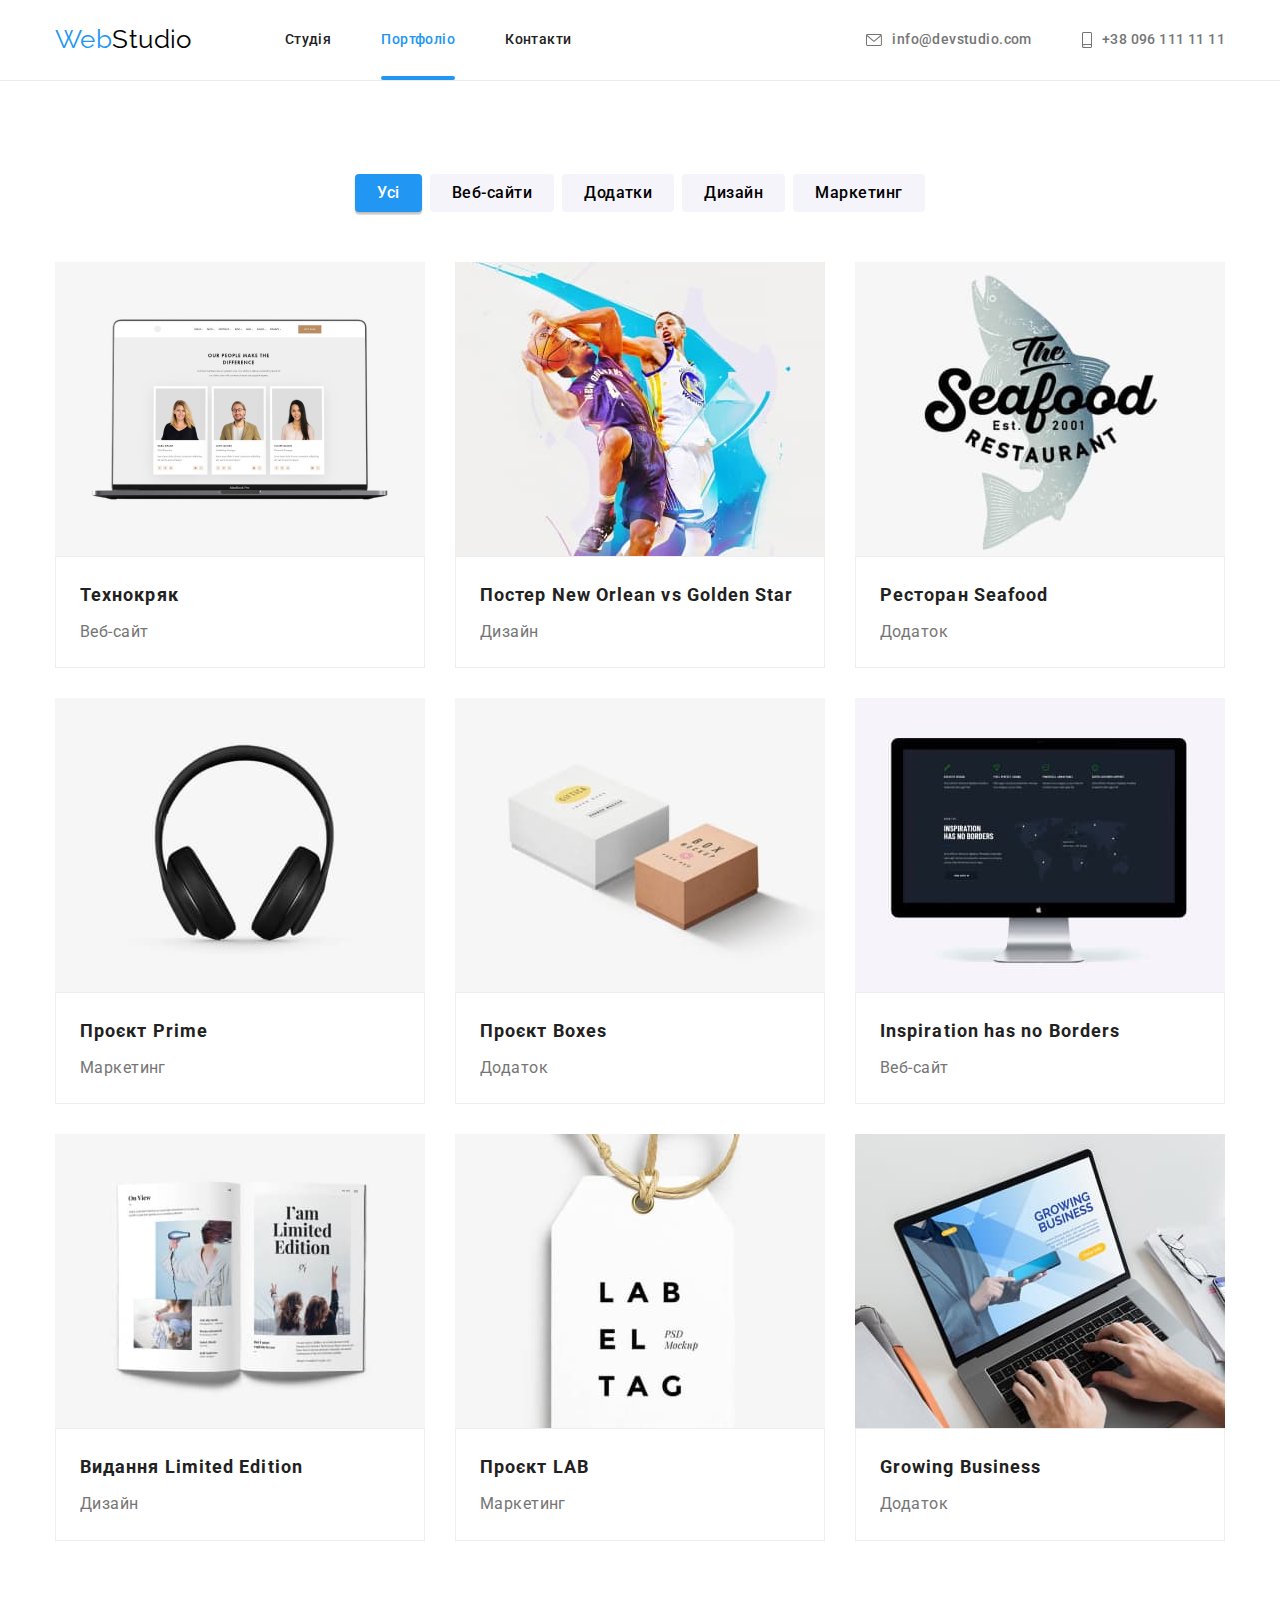
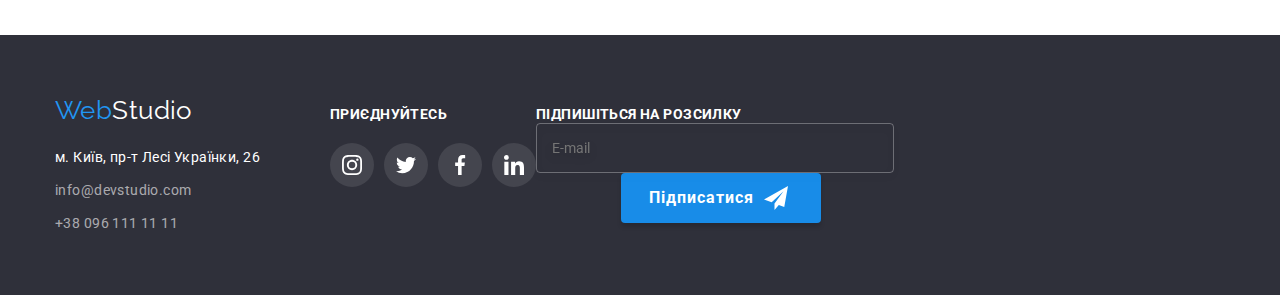
==== portfolio.html @ 6826aae6 "added hw 6 files" ====
<!DOCTYPE html>
<html lang="en">
  <head>
    <meta charset="UTF-8">
    <meta http-equiv="X-UA-Compatible" content="IE=edge">
    <meta name="viewport" content="width=/, initial-scale=1.0">
    <title>Portfolio</title>
    <link href="https://fonts.googleapis.com/css2?family=Raleway:wght@700&family=Roboto:wght@400;500;700;900&display=swap" rel="stylesheet">
    <link rel="stylesheet" href="https://cdnjs.cloudflare.com/ajax/libs/modern-normalize/1.1.0/modern-normalize.min.css">
    <link rel="stylesheet" href="./css/styles.css">
  </head>

  <body>
    <!-- header -->
    <header class="page-header">
      <div class="container main-nav">
        <a href="./index.html" class="logo"><span class="logo-web">Web</span>Studio</a>
        <nav>
          <ul class="site-nav list">
            <li class="item"><a href="./index.html" class="link">Студія</a></li>
            <li class="item"><a href="./portfolio.html" class="link current">Портфоліо</a></li>
            <li class="item"><a href="./index.html" class="link">Контакти</a></li>
          </ul>
        </nav>
        <ul class="auth list">
          <li class="item">
            <a class="contact-link" href="mailto:info@devstudio.com"><svg class="icon" width="16px" height="12px">
                <use href="./images/icons.svg#mail"></use>
              </svg>info@devstudio.com</a>
          </li>
    
          <li class="item"><a class="contact-link" href="tel:+380961111111"><svg class="icon" width="10px" height="16px">
                <use href="./images/icons.svg#phone"></use>
              </svg>+38 096 111 11 11</a></li>
        </ul>
      </div>
    </header>

    <!-- Main -->

    <main>
      <section class="section projects-section">
        <div class="projects-main container">
          <h1 class="visually-hidden">Наші роботи</h1>

          <!-- filter buttons -->

          <ul class="list filter-list">
            <li class="item"><button type="button" class="btn-filter current">Усі</button></li>
            <li class="item"><button type="button" class="btn-filter">Веб-сайти</button></li>
            <li class="item"><button type="button" class="btn-filter">Додатки</button></li>
            <li class="item"><button type="button" class="btn-filter">Дизайн</button></li>
            <li class="item"><button type="button" class="btn-filter">Маркетинг</button></li>
          </ul>

          <!-- images galery -->

          <ul class="galery list">
            <li class="galery-item">
              <a href="" class="link galery-link">
                <div class="project-card">
                  <img src="./images/technoriak.jpg" alt="laptop-on-white-background" width="370" height="294" class="project-picture">
                  <div class="project-overlay">
                    <p class="project-overlay-txt">
                      Ресурс пропонує комплексні пропозиції з різним рівнем функціоналу та сервісів. Все це
                      дозволить відвідувачу отримати вичерпні відомості про компанію чи приватну особу.
                    </p>
                  </div>
                </div>
                <div class="project-descr">
                  <h2 class="project-title">Технокряк</h2>
                  <p class="project-name">Веб-сайт</p>
                </div>
              </a>
            </li>
            <li class="galery-item">
              <a href="" class="link galery-link">
                <div class="project-card">
                  <img src="./images/new-orleans.jpg" alt="poster-basketball-players" width="370" height="294" class="project-picture">
                  <div class="project-overlay">
                    <p class="project-overlay-txt">
                      Ресурс пропонує комплексні пропозиції з різним рівнем функціоналу та сервісів. Все це
                      дозволить відвідувачу отримати вичерпні відомості про компанію чи приватну особу.
                    </p>
                  </div>
                </div>
                <div class="project-descr">
                  <h2 class="project-title">Постер New Orlean vs Golden Star</h2>
                  <p class="project-name">Дизайн</p>
                </div>
              </a>
            </li>
            <li class="galery-item">
              <a href="" class="link galery-link">
                <div class="project-card">
                  <img src="./images/seafood.jpg" alt="restaurant-logo" width="370" height="294" class="project-picture">
                  <div class="project-overlay">
                    <p class="project-overlay-txt">
                      Ресурс пропонує комплексні пропозиції з різним рівнем функціоналу та сервісів. Все це
                      дозволить відвідувачу отримати вичерпні відомості про компанію чи приватну особу.
                    </p>
                  </div>
                </div>
                <div class="project-descr">
                  <h2 class="project-title">Ресторан Seafood</h2>
                  <p class="project-name">Додаток</p>
                </div>
              </a>
            </li>
            <li class="galery-item">
              <a href="" class="link galery-link">
                <div class="project-card">
                  <img src="./images/prime.jpg" alt="headphones" width="370" height="294" class="project-picture">
                  <div class="project-overlay">
                    <p class="project-overlay-txt">
                      Ресурс пропонує комплексні пропозиції з різним рівнем функціоналу та сервісів. Все це
                      дозволить відвідувачу отримати вичерпні відомості про компанію чи приватну особу.
                    </p>
                  </div>
                </div>
                <div class="project-descr">
                  <h2 class="project-title">Проєкт Prime</h2>
                  <p class="project-name">Маркетинг</p>
                </div>
              </a>
            </li>
            <li class="galery-item">
              <a href="" class="link galery-link">
                <div class="project-card">
                  <img src="./images/box.jpg" alt="two-boxes-white-and-yellow" width="370" height="294" class="project-picture">
                  <div class="project-overlay">
                    <p class="project-overlay-txt">
                      Ресурс пропонує комплексні пропозиції з різним рівнем функціоналу та сервісів. Все це
                      дозволить відвідувачу отримати вичерпні відомості про компанію чи приватну особу.
                    </p>
                  </div>
                </div>
                <div class="project-descr">
                  <h2 class="project-title">Проєкт Boxes</h2>
                  <p class="project-name">Додаток</p>
                </div>
              </a>
            </li>
            <li class="galery-item">
              <a href="" class="link galery-link">
                <div class="project-card">
                  <img src="./images/inspiration.jpg" alt="iMac" width="370" height="294" class="project-picture">
                  <div class="project-overlay">
                    <p class="project-overlay-txt">
                      Ресурс пропонує комплексні пропозиції з різним рівнем функціоналу та сервісів. Все це
                      дозволить відвідувачу отримати вичерпні відомості про компанію чи приватну особу.
                    </p>
                  </div>
                </div>
                <div class="project-descr">
                  <h2 class="project-title">Inspiration has no Borders</h2>
                  <p class="project-name">Веб-сайт</p>
                </div>
              </a>
            </li>
            <li class="galery-item">
              <a href="" class="link galery-link">
                <div class="project-card">
                  <img src="./images/limited-edition.jpg" alt="magazine" width="370" height="294" class="project-picture">
                  <div class="project-overlay">
                    <p class="project-overlay-txt">
                      Ресурс пропонує комплексні пропозиції з різним рівнем функціоналу та сервісів. Все це
                      дозволить відвідувачу отримати вичерпні відомості про компанію чи приватну особу.
                    </p>
                  </div>
                </div>
                <div class="project-descr">
                  <h2 class="project-title">Видання Limited Edition</h2>
                  <p class="project-name">Дизайн</p>
                </div>
              </a>
            </li>
            <li class="galery-item">
              <a href="" class="link galery-link">
                <div class="project-card">
                  <img src="./images/labeltag.jpg" alt="label-with-the-inscription" width="370" height="294" class="project-picture">
                  <div class="project-overlay">
                    <p class="project-overlay-txt">
                      Ресурс пропонує комплексні пропозиції з різним рівнем функціоналу та сервісів. Все це
                      дозволить відвідувачу отримати вичерпні відомості про компанію чи приватну особу.
                    </p>
                  </div>
                </div>
                <div class="project-descr">
                  <h2 class="project-title">Проєкт LAB</h2>
                  <p class="project-name">Маркетинг</p>
                </div>
              </a>
            </li>
            <li class="galery-item">
              <a href="" class="link galery-link">
                <div class="project-card">
                  <img src="./images/growing-business.jpg" alt="a-man-working-laptop-with" width="370" height="294"
                    class="project-picture">
                  <div class="project-overlay">
                    <p class="project-overlay-txt">
                      Ресурс пропонує комплексні пропозиції з різним рівнем функціоналу та сервісів. Все це
                      дозволить відвідувачу отримати вичерпні відомості про компанію чи приватну особу.
                    </p>
                  </div>
                </div>
                <div class="project-descr">
                  <h2 class="project-title">Growing Business</h2>
                  <p class="project-name">Додаток</p>
                </div>
              </a>
            </li>
          </ul>
        </div>
      </section>
    </main>

    <!-- footer -->

    <footer class="footer">
      <div class="container ftr-cont">
        <div class="footer-address">
          <a href="./index.html" class="footer-logo"><span class="footer-logo-web">Web</span>Studio</a>
          <address>
            <ul class="contact-list list">
              <li><a href="https://goo.gl/maps/o2TQQZk8zwePnfFG6" rel="noopener nofollow noreferrer" target="_blank"
                  class="address">м. Київ,
                  пр-т Лесі Українки,
                  26</a></li>
              <li><a href="mailto:info@devstudio.com" class="contacts">info@devstudio.com</a></li>
              <li><a href="tel:+380961111111" class="contacts">+38 096 111 11 11</a></li>
            </ul>
          </address>
        </div>
        <div class="socials">
          <p class="socials-title">
            приєднуйтесь
          </p>
          <ul class="list socials-list">
            <li class="social-item">
              <a class="social-link" href="" target="_blank" rel="nofollow noopener noreferrer"
                aria-label="instagram icon"><svg class="social-icon" width="20" height="20">
                  <use href="./images/icons.svg#instagram"></use>
                </svg></a>
            </li>
            <li class="social-item">
              <a class="social-link" href="" target="_blank" rel="nofollow noopener noreferrer"
                aria-label="twitter icon"><svg class="social-icon" width="20" height="20">
                  <use href="./images/icons.svg#twitter"></use>
                </svg></a>
            </li>
            <li class="social-item">
              <a class="social-link" href="" target="_blank" rel="nofollow noopener noreferrer"
                aria-label="facebook icon"><svg class="social-icon" width="20" height="20">
                  <use href="./images/icons.svg#facebook"></use>
                </svg></a>
            </li>
            <li class="social-item">
              <a class="social-link" href="" target="_blank" rel="nofollow noopener noreferrer"
                aria-label="linkedin icon"><svg class="social-icon" width="20" height="20">
                  <use href="./images/icons.svg#linkedin"></use>
                </svg></a>
            </li>
          </ul>
        </div>
    
    
        <form>
          <p class="ftr-form-title">Підпишіться на розсилку</p>
          <div class="ftr-form">
            <input class="ftr-form-input" type="email" name="user-email" id="e-mail" placeholder="E-mail">
            <button class="ftr-form-btn" type="submit">Підписатися<svg class="subscribe-icon" width="24px" height="24px">
                <use href="./images/icons.svg#send"></use>
              </svg></button>
          </div>
        </form>
    
      </div>
    </footer>

  </body>
</html>
---- css/styles.css ----
/* main txt color #212121 */

/* double txt color #FFFFFF */

/* accent color #2196F3 */

/* logo colors #2196F3 and #000000 */

/* auth and paragraph colors #757575 */


/* global */

:root {
  --primary-text-color: #212121;
  --accent-color: #2196f3;
  --secondary-color: #ffffff;
  --primary-additional-color: #000000;
  --secondary-additional-color: #757575;
  --secondary-bg-color: #2f303a;
  --hero-button-bg-color: #188CE8;
  --filter-btn-team-section-bg-color: #F5F4FA;
  --primary-border-color: #EEEEEE;
  --header-border-color: #ECECEC;
  --social-icons-color: #AFB1B8;
}

body {
  background-color: var(--secondary-color);
  color: var(--primary-text-color);
  font-family: Roboto, sans-serif;
  font-size: 14px;
  letter-spacing: 0.03em;
}

/* index.html styles*/


/* utilities */

h1, 
h2, 
h3, 
h4, 
h5, 
h6, 
p {
  margin: 0;;
}

img {
  display: block;
  max-width: 100%;
  height: auto;
}

address {
  font-style: normal;
  margin-top: 20px;
}

button {
  display: block;
  cursor: pointer;
  border: none;
  border-radius: 4px;
}

.section {
  padding-top: 94px;
  padding-bottom: 94px;
}

.container {
  width: 1200px;
  margin: 0 auto;
  padding: 0 15px;
}

ul {
  margin-top: 0px;
  margin-bottom: 0px;
  padding-left: 0px;
}

.list {
  list-style: none;
  padding-left: 0;
  /* margin: 0; */
}

.link {
  text-decoration: none;
}

/* page header */


.page-header {
  background-color: var(--secondary-color);
  outline: solid var(--header-border-color) 1px;
  outline-style: inset;
}

/* logo */
.logo-web {
  color: var(--accent-color);

  font-family: 'Raleway';
  font-size: 26px;
  line-height: 1.2;
}

.logo {
  margin-right: 93px;

  color: var(--primary-additional-color);

  font-family: 'Raleway';
  font-size: 26px;
  line-height: 1.2;
  text-decoration: none;
}



/* navigation */

.main-nav {
  display: flex;
  align-items: center;
}

.site-nav {
  display: flex;
}


.site-nav .item + .item {
  margin-left: 50px;
}

.site-nav .link {
  position: relative;
  display: block;
  padding: 32px 0 32px 0;

  color: var(--primary-text-color);
  
  text-decoration: none;
  font-weight: 500;
  font-size: 14px;
  line-height: 1.14;

  transition-property: color;
  transition-duration: 250ms;
  transition-timing-function: cubic-bezier(0.4, 0, 0.2, 1);
}

.site-nav .link:hover,
.site-nav .link:focus {
  color: var(--accent-color);
}
.site-nav .link.current {
  color: var(--accent-color);
}

.site-nav .link.current::after {
  content: '';
  position: absolute;
  display: block;
  bottom: 0;
  width: 100%;
  height: 4px;

  border-radius: 2px;
  background-color: var(--accent-color);
}

/* auth */

.auth {
  display: flex;
  margin-left: auto;
}

.auth .item+.item {
  margin-left: 50px;
}

.icon {
  margin-right: 10px;
  fill: currentColor;
}


.contact-link {
  display: flex;
  align-items: center;
  color: var(--secondary-additional-color);

  text-decoration: none;
  font-weight: 500;
  font-size: 14px;
  line-height: 1.14;
  
  transition-property: color;
  transition-duration: 250ms;
  transition-timing-function: cubic-bezier(0.4, 0, 0.2, 1);
}

.contact-link:hover,
.contact-link:focus {
  color: var(--accent-color);
}


/* hero */

.hero {
  height: 600px;
  max-width: 1600px;
  margin-left: auto;
  margin-right: auto;
  text-align: center;
  background-color: var(--secondary-bg-color);
  background-image: linear-gradient(rgba(47, 48, 58, 0.4), rgba(47, 48, 58, 0.4)), url('../images/hero-bg-img.jpg');

  background-repeat: no-repeat;
  background-size: cover;
  background-position: center;
  padding: 200px 0;
}




.hero-title {
  width: 696px;
  margin: 0 auto;
  margin-bottom: 30px;

  color: var(--secondary-color);

  font-weight: 900;
  font-size: 44px;
  line-height: 1.4;
  letter-spacing: 0.06em;
  text-transform: uppercase;
}

/* hero button */

.hero-button {
  display: inline-block;
  min-width: 216px;
  border-radius: 4px;
  padding: 10px 32px;

  color: var(--secondary-color);
  background-color: var(--hero-button-bg-color);

  transition-property: background-color;
  transition-duration: 250ms;
  transition-timing-function: cubic-bezier(0.4, 0, 0.2, 1);

  font-family: inherit;
  font-weight: 700;
  font-size: 16px;
  line-height: 1.87;
  letter-spacing: 0.06em;

  cursor: pointer;
}
.hero-button:hover,
.hero-button:focus {
  background-color: var(--accent-color);
  border-color: transparent;
}

/* section */


.visually-hidden {
  position: absolute;
  width: 1px;
  height: 1px;
  margin: -1px;
  border: 0;
  padding: 0;

  white-space: nowrap;
  clip-path: inset(100%);
  clip: rect(0 0 0 0);
  overflow: hidden;
}

.section-title {
  margin-bottom: 50px;

  color: var(--primary-text-color);

  text-align: center;
  font-weight: 700;
  font-size: 36px;
  line-height: 1.2;
  
}

/* faeture */

.features {
  padding-bottom: 0;
}

.feature-list {
  display: flex;
  /* margin-top: 0px;
  margin-bottom: 0px; */
}

.feature-list .item + .item {
  margin-left: 30px;
}

.feature-item {
 display: flex;
 align-items: center;
 justify-content: center;
 margin-bottom: 30px;

 width: 270px;
 height: 120px;

 background-color: var(--filter-btn-team-section-bg-color);
 border-radius: 4px;
}

.feature-icon {
  fill: var(--primary-text-color);
}

.feature-list .title {
  margin-bottom: 10px;
  color: var(--primary-text-color);

  font-size: 14px;
  font-weight: 700;
  line-height: 1.14;
  text-transform: uppercase;
}

.feature-list .text {
  color: var(--secondary-additional-color);

  line-height: 1.7;
}

/* what are we doing */

.what-doing {
  display: flex;
}

.what-doing .item + .item {
  margin-left: 30px;
}

.what-doing-wrapper {
  position: relative;
}


.overlay-txt {
  display: flex;
  position: absolute;
  align-items: center;
  justify-content: center;
  bottom: 0;
  width: 370px;
  height: 70px;

  color: var(--secondary-color);
  background-color: rgba(47, 48, 58, 0.8);

  font-weight: 700;
  font-size: 14px;
  line-height: 1.14;
  text-transform: uppercase;
}


/* section-team */

.section-team {
  background-color: var(--filter-btn-team-section-bg-color);

  text-align: center;
}

.worker-descr {
  padding: 30px 0;
}

.member-list {
  display: flex;
}

.member-list .item {
  width: 270px;

  background-color: var(--secondary-color);

  border-radius: 0 0 4px 4px;

  box-shadow: 0px 1px 3px rgba(0, 0, 0, 0.12), 
  0px 1px 1px rgba(0, 0, 0, 0.14), 
  0px 2px 1px rgba(0, 0, 0, 0.2);
}

.member-list .item + .item {
  margin-left: 30px;
}

.member-name {
  margin-bottom: 10px;
  color: var(--primary-text-color);

  font-weight: 500;
  font-size: 16px;
  line-height: 1.18;
}

.member-possition {
  margin-bottom: 16px;

  color: var(--secondary-additional-color);

  font-size: 16px;
  line-height: 1.18;
}
/* members-icons */
.social-list {
  display: flex;
  justify-content: center;
  gap: 10px;
}

.social-link {
  display: flex;
  align-items: center;
  justify-content: center;

  width: 44px;
  height: 44px;
  color: var(--social-icons-color);

  border-radius: 50%;

  transition-property: color, background-color;
  transition-duration: 250ms;
  transition-timing-function: cubic-bezier(0.4, 0, 0.2, 1);
}

.social-link:hover,
.social-link:focus {
  color: var(--secondary-color);
  background-color: var(--accent-color);
}

.social-icon {
  fill: currentColor;
}

/* .social-icon:hover,
.social-icon:focus {
  fill: var(--secondary-color);
} */

/* clients */

.clients-list {
  display: flex;
  align-items: center;
  justify-content: center;
  gap: 30px;
}



.clients-link {
display: flex;
  align-items: center;
  justify-content: center;
  width: 170px;
  height: 92px;
  border: solid 1px var(--social-icons-color);
  border-radius: 4px;
  fill: var(--social-icons-color);

  transition-property: fill, border-color;
  transition-duration: 250ms;
  transition-timing-function: cubic-bezier(0.4, 0, 0.2, 1);
}

.clients-link:hover,
.clients-link:focus {
  fill: var(--accent-color);
  border-color: var(--accent-color);
}

/* footer */

.footer {
  background-color: var(--secondary-bg-color);
  padding: 60px 0;
}

.ftr-cont {
  display: flex;
  align-items: baseline;

}


.footer-logo-web {
  color: var(--accent-color);

  font-family: 'Raleway';
  font-size: 26px;
  line-height: 1.2;
}

.footer-logo {
  color: var(--secondary-color);

  text-decoration: none;
  font-family: 'Raleway';
  font-size: 26px;
  line-height: 1.2;
}


.address {
  color: var(--secondary-color);

  text-decoration: none;
  font-size: 14px;
  line-height: 1.7;

  transition-property: color;
  transition-duration: 250ms;
  transition-timing-function: cubic-bezier(0.4, 0, 0.2, 1);
}

.address:hover,
.address:focus {
  color: var(--accent-color);
}

.contact-list li + li {
  margin-top: 9px;
}


.contacts {
  color: rgba(255, 255, 255, 0.6);

  text-decoration: none;
  font-style: normal;
  font-size: 14px;
  line-height: 1.7;

  transition-property: color;
  transition-duration: 250ms;
  transition-timing-function: cubic-bezier(0.4, 0, 0.2, 1);
}
.contacts:hover,
.contacts:focus {
  color: var(--accent-color);
}

/* footer icons */

.socials {
  margin-left: 70px;
}

.socials-title {
  margin-bottom: 20px;
  font-weight: 700;
  font-size: 14px;
  line-height: 1.14;
  text-transform: uppercase;

  color: var(--secondary-color);
}

.socials-list {
  display: flex;
  justify-content: center;
    gap: 10px;
}


.socials-list .social-link {
  width: 44px;
  height: 44px;
  background-color: rgba(255, 255, 255, 0.1);
  border-radius: 50%;
}

.socials-list .social-item .social-icon {
  fill: var(--secondary-color);
}

.socials-list .social-link:hover,
.socials-list .social-link:focus {
  background-color: var(--accent-color);
}

/* footer form */

.ftr-form {
  margin-left: auto;
}

.ftr-form-title {
  font-weight: 700;
  font-size: 14px;
  line-height: 1.14;
  text-transform: uppercase;

  color: var(--secondary-color);
}

.ftr-form-field {
  display: flex;
  margin-top: 20px;
}

.ftr-form-input {
  padding: 16px 15px;
  margin-right: 12px;
  width: 358px;
  height: 50px;

  background-color: transparent;

  border: 1px solid rgba(255, 255, 255, 0.3);
  filter: drop-shadow(0px 4px 4px rgba(0, 0, 0, 0.15));
  border-radius: 4px;

  transition-property: border-color;
    transition-duration: 250ms;
    transition-timing-function: cubic-bezier(0.4, 0, 0.2, 1);
}

.ftr-form-input:hover,
.ftr-form-input:focus {
  color: var(--secondary-color);
  outline: transparent;
  border-color: var(--accent-color);
}


.ftr-form-btn {
  display: flex;
  margin-left: auto;
  margin-right: auto;
  min-width: 200px;
  border-radius: 4px;
  padding: 10px 28px;
  align-items: center;
  gap: 10px;
  
  color: var(--secondary-color);
  background-color: var(--hero-button-bg-color);
  box-shadow: 0px 4px 4px rgba(0, 0, 0, 0.15);
  
  transition-property: background-color;
  transition-duration: 250ms;
  transition-timing-function: cubic-bezier(0.4, 0, 0.2, 1);
  
  font-family: inherit;
  font-weight: 700;
  font-size: 16px;
  line-height: 1.87;
  letter-spacing: 0.06em;
  text-align: center;
  
  cursor: pointer;
}

.ftr-form-btn:hover,
.ftr-form-btn:focus {
  background-color: var(--accent-color);
  border-color: transparent;
}


/* backdrop */

.backdrop {
  position: fixed;
  top: 0;
  left: 0;

  width: 100%;
  height: 100%;

  background-color: rgba(0, 0, 0, 0.2);

  opacity: 1;
  visibility: visible;
  pointer-events: initial;

  transition: opacity 250ms cubic-bezier(0.4, 0, 0.2, 1), visibility 250ms cubic-bezier(0.4, 0, 0.2, 1);


}

.backdrop.is-hidden {
  opacity: 0;
  visibility: hidden;
  pointer-events: none;
}

.modal {
  position: absolute;
  top: 50%;
  left: 50%;
  width: 528px;
  min-height: 581px;

  border-radius: 4px;

  background-color: var(--secondary-color);
  box-shadow: 0px 1px 3px rgba(0, 0, 0, 0.12), 0px 1px 1px rgba(0, 0, 0, 0.14), 0px 2px 1px rgba(0, 0, 0, 0.2);

  z-index: 1000;

  transform: translate(-50%, -50%) scale(100%);
  transition: transform 250ms ease-in;
}

.backdrop.is-hidden .modal {
  transform: translate(-50%, -50%) scale(0%);
}

.modal-close-btn {
  position: absolute;
  top: 8px;
  right: 8px;

  display: flex;
  align-items: center;
  justify-content: center;

  padding: 0;

  width: 30px;
  height: 30px;

  border: solid rgba(0, 0, 0, 0.1) 1px;
  border-radius: 50%;

  background-color: transparent;

  cursor: pointer;
}

.close-btn {
  fill: var(--primary-additional-color);

  transition-property: fill;
  transition-duration: 250ms;
  transition-timing-function: cubic-bezier(0.4, 0, 0.2, 1);
}

.close-btn:hover,
.close-btn:focus {
  fill: var(--accent-color);
}

/* modal form */

.modal-form {
  padding: 40px;
}

.form-title {
  margin-bottom: 12px;
  display: block;
  text-align: center;

  font-weight: 700;
  font-size: 20px;
  line-height: 1.15;
  letter-spacing: 0.03em;

  color: var(--primary-text-color);
}

.form-group {
  display: flex;
  flex-direction: column;
  align-items: center;
  justify-content: center;
}

.form-field {
  position: relative;
  display: flex;
  flex-direction: column;
  width: 100%;
  margin-bottom: 10px;
}

.form-field-comment {
  display: flex;
  flex-direction: column;
  width: 100%;
  margin-bottom: 20px;
}

.input-label {
  margin-bottom: 4px;

  font-size: 12px;
  line-height: 1.16;
  letter-spacing: 0.01em;

  color: var(--secondary-additional-color);
}

.input-field {
  padding: 12px 42px;

  border: 1px solid rgba(33, 33, 33, 0.2);
  border-radius: 4px;

  transition-property: border-color;
  transition-duration: 250ms;
  transition-timing-function: cubic-bezier(0.4, 0, 0.2, 1);

  cursor: pointer;
}

.input-field:focus-visible {
  outline: transparent;
}

.input-icon {
  fill: currentColor;
  position: absolute;
  top: 50%;
  left: 12px;

  transition-property: color;
  transition-duration: 250ms;
  transition-timing-function: cubic-bezier(0.4, 0, 0.2, 1);
}

.form-field:hover > .input-field,
.form-field:focus-within > .input-field {
    border-color: var(--accent-color);
}

.form-field:hover>.input-icon,
.form-field:focus-within>.input-icon {
  color: var(--accent-color);
}

/* .input-field:hover,
.input-field:focus {
  color: var(--accent-color);
  border-color: var(--accent-color);
} */



.input-comment {
  margin-bottom: 20px;
  padding: 12px 16px;
  height: 120px;

  border: 1px solid rgba(33, 33, 33, 0.2);
  border-radius: 4px;

  transition-property: border-color;
  transition-duration: 250ms;
  transition-timing-function: cubic-bezier(0.4, 0, 0.2, 1);

  cursor: pointer;
  resize: none;
}

.input-comment:hover,
.input-comment:focus {
  border-color: var(--accent-color);
  outline: transparent;
}

.input-comment::placeholder {
  font-size: 12px;
  line-height: 1.16;
  letter-spacing: 0.01em;
  
  color: rgba(117, 117, 117, 0.5);
}

.checkbox {
  display: flex;
  flex-direction: row;
  gap: 8px;
  margin-bottom: 30px;
  align-items: center;
}

.checkbox-icon {
  appearance: none;

  width: 16px;
  height: 15px;

  border: 2px solid var(--primary-text-color);
  border-radius: 2px;

  background-image: url("data:image/svg+xml,%3Csvg xmlns='http://www.w3.org/2000/svg' width='11' height='9' viewBox='0 0 42 32'%3E%3Ctitle%3Echecked%3C/title%3E%3Cpath fill='%23fff' stroke='%23fff' stroke-linejoin='miter' stroke-linecap='butt' stroke-miterlimit='4' stroke-width='0.64' d='M6.263 15.205l-0.22-0.21-3.307 3.132 11.651 11.114 24.477-23.351-3.285-3.134-21.192 20.197-8.124-7.75z'%3E%3C/path%3E%3C/svg%3E");
  background-repeat: no-repeat;
  background-position: center;

  transition-property: background-color, border-color;
  transition-duration: 250ms;
  transition-timing-function: cubic-bezier(0.4, 0, 0.2, 1);


  cursor: pointer;
}

.checkbox-icon:checked {
  background-color: var(--accent-color);
  border-color: transparent;
}

.agreement {
  line-height: 1.71;
  color: var(--secondary-additional-color);
  user-select: none;
}

.agreement-link {
  color: var(--accent-color);
}

.submit-btn {
  display: block;
  min-width: 200px;
  border-radius: 4px;
  padding: 10px 52px;
  
  color: var(--secondary-color);
  background-color: var(--hero-button-bg-color);
  box-shadow: 0px 4px 4px rgba(0, 0, 0, 0.15);
  
  transition-property: background-color;
  transition-duration: 250ms;
  transition-timing-function: cubic-bezier(0.4, 0, 0.2, 1);
  
  font-family: inherit;
  font-weight: 700;
  font-size: 16px;
  line-height: 1.87;
  letter-spacing: 0.06em;
  
  cursor: pointer;
}

.submit-btn:hover,
.submit-btn:focus {
  background-color: var(--accent-color);
  border-color: transparent;
}


/* portfolio styles */


.filter-list {
  display: flex;
  justify-content: center;
  margin-top: 0px;
  margin-bottom: 50px;
}

.filter-list .item + .item {
  margin-left: 8px;
}

.btn-filter {
  padding: 6px 22px;

  color: var(--primary-additional-color);
  background-color: var(--filter-btn-team-section-bg-color);

  font-family: inherit;
  font-weight: 500;
  font-size: 16px;
  line-height: 1.6;
  border-radius: 4px;
  border-color: transparent;
  letter-spacing: 0.03em;
  cursor: pointer;

  transition-property: color, background-color, box-shadow;
  transition-duration: 250ms;
  transition-timing-function: cubic-bezier(0.4, 0, 0.2, 1);
}

.btn-filter.current {
  color: var(--secondary-color);
  background-color: var(--accent-color);
  border-color: transparent;
  box-shadow: 0px 3px 1px rgba(0, 0, 0, 0.1), 
  0px 1px 2px rgba(0, 0, 0, 0.08), 
  0px 2px 2px rgba(0, 0, 0, 0.12);
}

.btn-filter:hover,
.btn-filter:focus {
  color: var(--secondary-color);
  background-color: var(--accent-color);
  border-color: transparent;
  box-shadow: 0px 3px 1px rgba(0, 0, 0, 0.1), 
  0px 1px 2px rgba(0, 0, 0, 0.08), 
  0px 2px 2px rgba(0, 0, 0, 0.12);
}

/* projects */

.galery {
  display: flex;
  flex-wrap: wrap;
}


.galery-item {
  width: 370px;
  margin-right: 30px;
  margin-bottom: 30px;
}

.galery-item:nth-child(3n) {
  margin-right: 0px;
}

.galery-item:nth-last-child(-n + 3) {
  margin-bottom: 0px;
}

.galery-link {
  display: block;

  transition-property: box-shadow;
  transition-duration: 250ms;
  transition-timing-function: cubic-bezier(0.4, 0, 0.2, 1);
}

.galery-link:hover,
.galery-link:focus {
  box-shadow: 0px 1px 1px rgba(0, 0, 0, 0.12),
    0px 4px 4px rgba(0, 0, 0, 0.06),
    1px 4px 6px rgba(0, 0, 0, 0.16);
}

/* overlay */
.project-card {
  position: relative;
  overflow: hidden;
}

.project-overlay {
  display: flex;
  position: absolute;
  align-items: center;
  justify-content: center;
  left: 0;
  top: 0;
  width: 100%;
  height: 294px;

  background-color: rgba(33, 150, 243, 0.9);

  transform: translateY(101%);

  transition: transform 250ms;
}

.galery-link:hover .project-overlay,
.galery-link:focus .project-overlay {
  transform: translateY(0);
}

.project-overlay-txt {
  padding: 63px 24px;
  text-align: left;
  font-weight: 400;
  font-size: 18px;
  line-height: 1.55;

  color: var(--secondary-color);
}

.project-picture {
  display: block;
}


.project-title {
  color: var(--primary-text-color);
  
  margin-bottom: 4px;
  font-weight: 700;
  font-size: 18px;
  line-height: 2;
  letter-spacing: 0.06em;
}

.project-name {
  color: var(--secondary-additional-color);

  font-size: 16px;
  line-height: 1.9;
}

.project-descr {
  padding: 20px 24px;

  border: solid var(--primary-border-color) 1px;
}
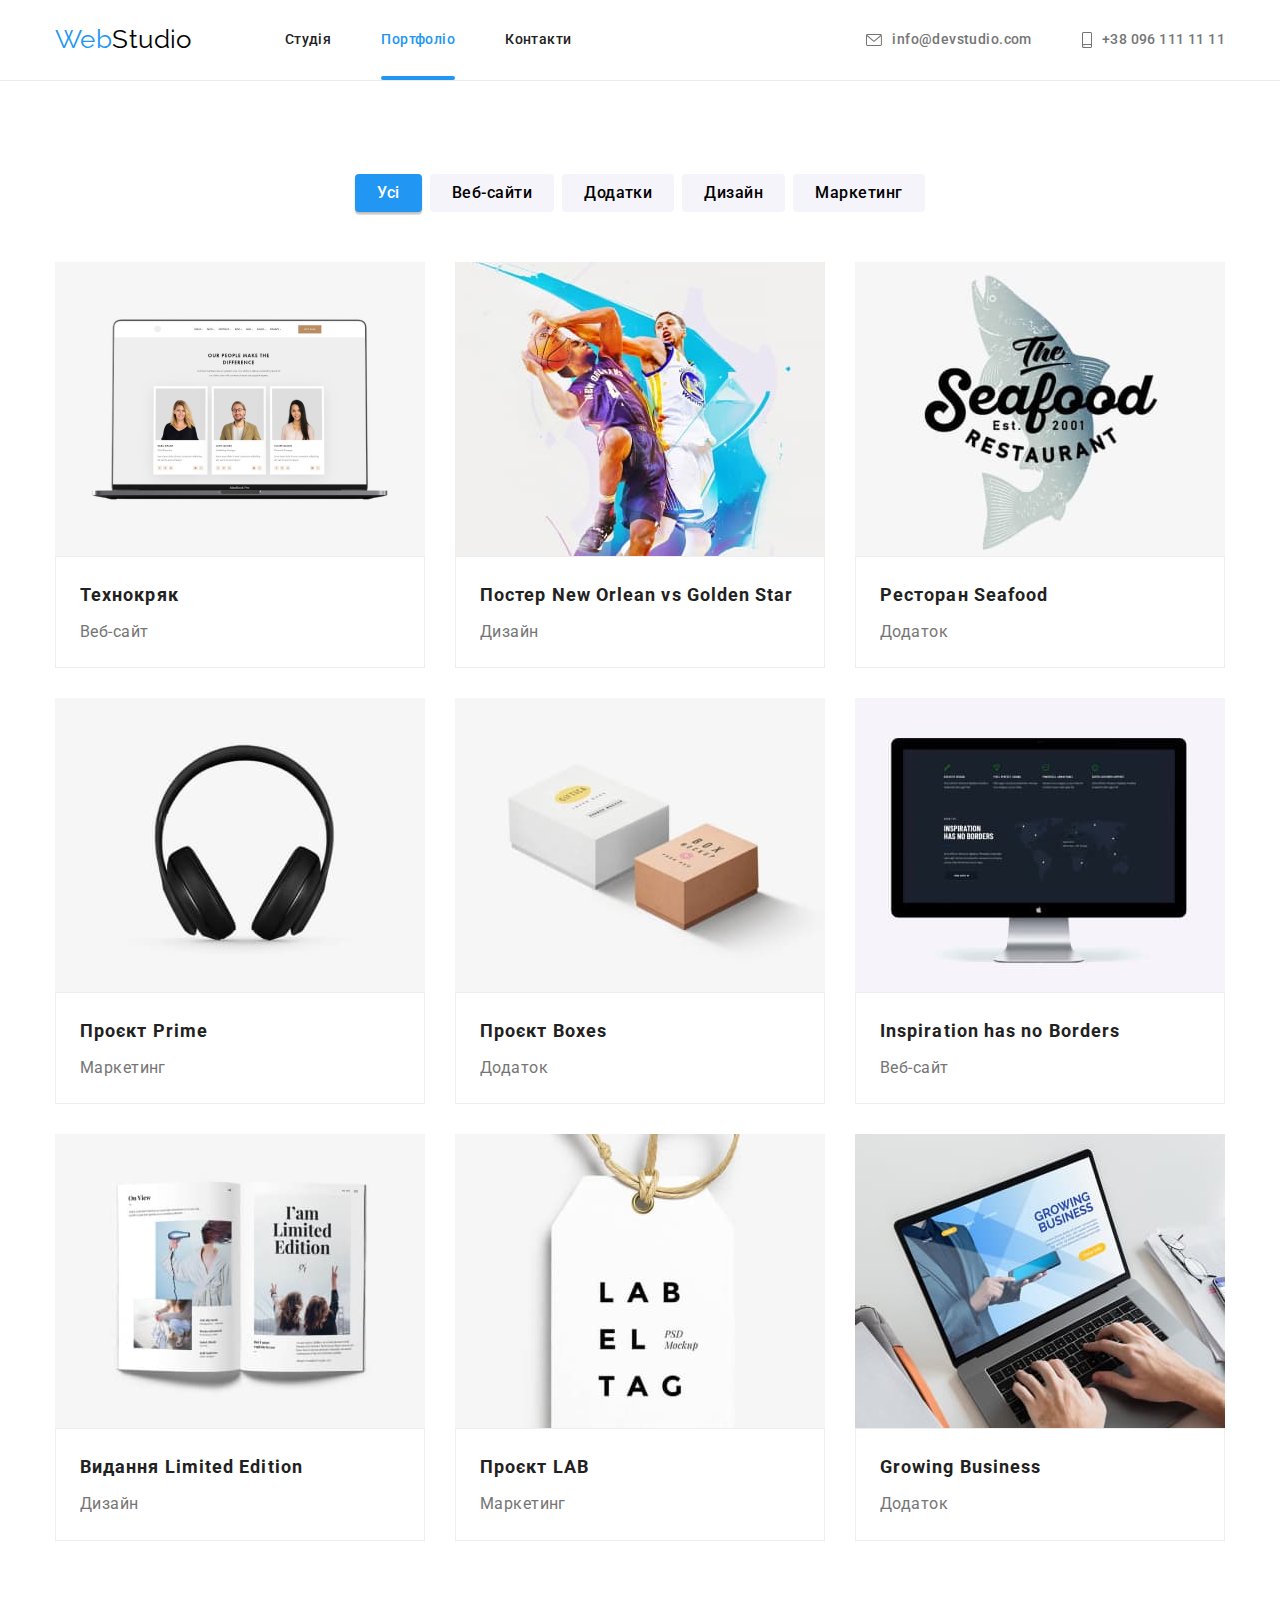
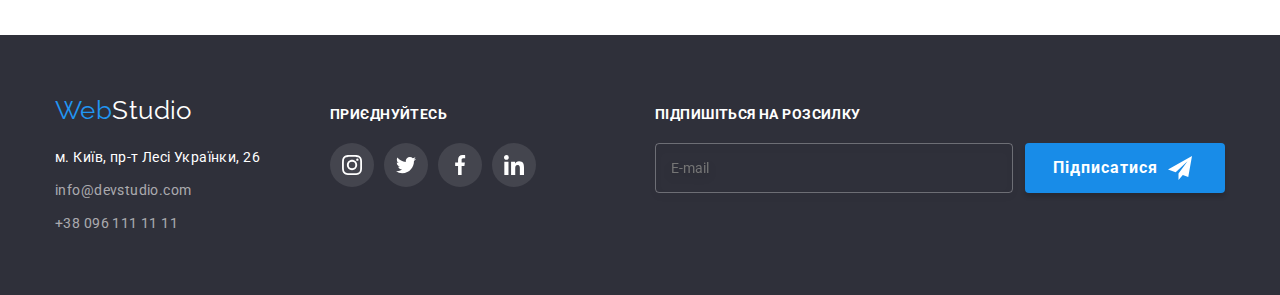
==== commit 5ddb905c: "big BEM" ====
--- a/portfolio.html
+++ b/portfolio.html
@@ -12,24 +12,25 @@
 
   <body>
     <!-- header -->
-    <header class="page-header">
-      <div class="container main-nav">
-        <a href="./index.html" class="logo"><span class="logo-web">Web</span>Studio</a>
+    <header class="header">
+      <div class="container header__menu">
+        <a href="./index.html" class="header__logo"><span class="header__logo-web">Web</span>Studio</a>
         <nav>
-          <ul class="site-nav list">
-            <li class="item"><a href="./index.html" class="link">Студія</a></li>
-            <li class="item"><a href="./portfolio.html" class="link current">Портфоліо</a></li>
-            <li class="item"><a href="./index.html" class="link">Контакти</a></li>
+          <ul class="header__nav">
+            <li class="header__item"><a href="./index.html" class="header__link">Студія</a></li>
+            <li class="header__item"><a href="./portfolio.html" class="header__link current">Портфоліо</a></li>
+            <li class="header__item"><a href="./index.html" class="header__link">Контакти</a></li>
           </ul>
         </nav>
-        <ul class="auth list">
-          <li class="item">
-            <a class="contact-link" href="mailto:info@devstudio.com"><svg class="icon" width="16px" height="12px">
+        <ul class="auth">
+          <li class="auth__item">
+            <a class="auth__link" href="mailto:info@devstudio.com"><svg class="auth__icon" width="16px" height="12px">
                 <use href="./images/icons.svg#mail"></use>
               </svg>info@devstudio.com</a>
           </li>
     
-          <li class="item"><a class="contact-link" href="tel:+380961111111"><svg class="icon" width="10px" height="16px">
+          <li class="item"><a class="auth__link" href="tel:+380961111111"><svg class="auth__icon" width="10px"
+                height="16px">
                 <use href="./images/icons.svg#phone"></use>
               </svg>+38 096 111 11 11</a></li>
         </ul>
@@ -39,174 +40,174 @@
     <!-- Main -->
 
     <main>
-      <section class="section projects-section">
-        <div class="projects-main container">
+      <section class="section">
+        <div class="container">
           <h1 class="visually-hidden">Наші роботи</h1>
 
           <!-- filter buttons -->
 
-          <ul class="list filter-list">
-            <li class="item"><button type="button" class="btn-filter current">Усі</button></li>
-            <li class="item"><button type="button" class="btn-filter">Веб-сайти</button></li>
-            <li class="item"><button type="button" class="btn-filter">Додатки</button></li>
-            <li class="item"><button type="button" class="btn-filter">Дизайн</button></li>
-            <li class="item"><button type="button" class="btn-filter">Маркетинг</button></li>
+          <ul class="filter">
+            <li><button type="button" class="filter__button current">Усі</button></li>
+            <li><button type="button" class="filter__button">Веб-сайти</button></li>
+            <li><button type="button" class="filter__button">Додатки</button></li>
+            <li><button type="button" class="filter__button">Дизайн</button></li>
+            <li><button type="button" class="filter__button">Маркетинг</button></li>
           </ul>
 
           <!-- images galery -->
 
-          <ul class="galery list">
-            <li class="galery-item">
-              <a href="" class="link galery-link">
-                <div class="project-card">
-                  <img src="./images/technoriak.jpg" alt="laptop-on-white-background" width="370" height="294" class="project-picture">
-                  <div class="project-overlay">
-                    <p class="project-overlay-txt">
-                      Ресурс пропонує комплексні пропозиції з різним рівнем функціоналу та сервісів. Все це
-                      дозволить відвідувачу отримати вичерпні відомості про компанію чи приватну особу.
-                    </p>
-                  </div>
-                </div>
-                <div class="project-descr">
-                  <h2 class="project-title">Технокряк</h2>
-                  <p class="project-name">Веб-сайт</p>
-                </div>
-              </a>
-            </li>
-            <li class="galery-item">
-              <a href="" class="link galery-link">
-                <div class="project-card">
-                  <img src="./images/new-orleans.jpg" alt="poster-basketball-players" width="370" height="294" class="project-picture">
-                  <div class="project-overlay">
-                    <p class="project-overlay-txt">
-                      Ресурс пропонує комплексні пропозиції з різним рівнем функціоналу та сервісів. Все це
-                      дозволить відвідувачу отримати вичерпні відомості про компанію чи приватну особу.
-                    </p>
-                  </div>
-                </div>
-                <div class="project-descr">
-                  <h2 class="project-title">Постер New Orlean vs Golden Star</h2>
-                  <p class="project-name">Дизайн</p>
-                </div>
-              </a>
-            </li>
-            <li class="galery-item">
-              <a href="" class="link galery-link">
-                <div class="project-card">
-                  <img src="./images/seafood.jpg" alt="restaurant-logo" width="370" height="294" class="project-picture">
-                  <div class="project-overlay">
-                    <p class="project-overlay-txt">
-                      Ресурс пропонує комплексні пропозиції з різним рівнем функціоналу та сервісів. Все це
-                      дозволить відвідувачу отримати вичерпні відомості про компанію чи приватну особу.
-                    </p>
-                  </div>
-                </div>
-                <div class="project-descr">
-                  <h2 class="project-title">Ресторан Seafood</h2>
-                  <p class="project-name">Додаток</p>
-                </div>
-              </a>
-            </li>
-            <li class="galery-item">
-              <a href="" class="link galery-link">
-                <div class="project-card">
-                  <img src="./images/prime.jpg" alt="headphones" width="370" height="294" class="project-picture">
-                  <div class="project-overlay">
-                    <p class="project-overlay-txt">
-                      Ресурс пропонує комплексні пропозиції з різним рівнем функціоналу та сервісів. Все це
-                      дозволить відвідувачу отримати вичерпні відомості про компанію чи приватну особу.
-                    </p>
-                  </div>
-                </div>
-                <div class="project-descr">
-                  <h2 class="project-title">Проєкт Prime</h2>
-                  <p class="project-name">Маркетинг</p>
-                </div>
-              </a>
-            </li>
-            <li class="galery-item">
-              <a href="" class="link galery-link">
-                <div class="project-card">
-                  <img src="./images/box.jpg" alt="two-boxes-white-and-yellow" width="370" height="294" class="project-picture">
-                  <div class="project-overlay">
-                    <p class="project-overlay-txt">
-                      Ресурс пропонує комплексні пропозиції з різним рівнем функціоналу та сервісів. Все це
-                      дозволить відвідувачу отримати вичерпні відомості про компанію чи приватну особу.
-                    </p>
-                  </div>
-                </div>
-                <div class="project-descr">
-                  <h2 class="project-title">Проєкт Boxes</h2>
-                  <p class="project-name">Додаток</p>
-                </div>
-              </a>
-            </li>
-            <li class="galery-item">
-              <a href="" class="link galery-link">
-                <div class="project-card">
-                  <img src="./images/inspiration.jpg" alt="iMac" width="370" height="294" class="project-picture">
-                  <div class="project-overlay">
-                    <p class="project-overlay-txt">
-                      Ресурс пропонує комплексні пропозиції з різним рівнем функціоналу та сервісів. Все це
-                      дозволить відвідувачу отримати вичерпні відомості про компанію чи приватну особу.
-                    </p>
-                  </div>
-                </div>
-                <div class="project-descr">
-                  <h2 class="project-title">Inspiration has no Borders</h2>
-                  <p class="project-name">Веб-сайт</p>
-                </div>
-              </a>
-            </li>
-            <li class="galery-item">
-              <a href="" class="link galery-link">
-                <div class="project-card">
-                  <img src="./images/limited-edition.jpg" alt="magazine" width="370" height="294" class="project-picture">
-                  <div class="project-overlay">
-                    <p class="project-overlay-txt">
-                      Ресурс пропонує комплексні пропозиції з різним рівнем функціоналу та сервісів. Все це
-                      дозволить відвідувачу отримати вичерпні відомості про компанію чи приватну особу.
-                    </p>
-                  </div>
-                </div>
-                <div class="project-descr">
-                  <h2 class="project-title">Видання Limited Edition</h2>
-                  <p class="project-name">Дизайн</p>
-                </div>
-              </a>
-            </li>
-            <li class="galery-item">
-              <a href="" class="link galery-link">
-                <div class="project-card">
-                  <img src="./images/labeltag.jpg" alt="label-with-the-inscription" width="370" height="294" class="project-picture">
-                  <div class="project-overlay">
-                    <p class="project-overlay-txt">
-                      Ресурс пропонує комплексні пропозиції з різним рівнем функціоналу та сервісів. Все це
-                      дозволить відвідувачу отримати вичерпні відомості про компанію чи приватну особу.
-                    </p>
-                  </div>
-                </div>
-                <div class="project-descr">
-                  <h2 class="project-title">Проєкт LAB</h2>
-                  <p class="project-name">Маркетинг</p>
-                </div>
-              </a>
-            </li>
-            <li class="galery-item">
-              <a href="" class="link galery-link">
-                <div class="project-card">
+          <ul class="galery">
+            <li class="galery__item">
+              <a href="" class="galery__link">
+                <div class="project">
+                  <img src="./images/technoriak.jpg" alt="laptop-on-white-background" width="370" height="294" class="project__picture">
+                  <div class="project__overlay">
+                    <p class="project__overlay-txt">
+                      Ресурс пропонує комплексні пропозиції з різним рівнем функціоналу та сервісів. Все це
+                      дозволить відвідувачу отримати вичерпні відомості про компанію чи приватну особу.
+                    </p>
+                  </div>
+                </div>
+                <div class="project__descr">
+                  <h2 class="project__title">Технокряк</h2>
+                  <p class="project__name">Веб-сайт</p>
+                </div>
+              </a>
+            </li>
+            <li class="galery__item">
+              <a href="" class="galery__link">
+                <div class="project">
+                  <img src="./images/new-orleans.jpg" alt="poster-basketball-players" width="370" height="294" class="project__picture">
+                  <div class="project__overlay">
+                    <p class="project__overlay-txt">
+                      Ресурс пропонує комплексні пропозиції з різним рівнем функціоналу та сервісів. Все це
+                      дозволить відвідувачу отримати вичерпні відомості про компанію чи приватну особу.
+                    </p>
+                  </div>
+                </div>
+                <div class="project__descr">
+                  <h2 class="project__title">Постер New Orlean vs Golden Star</h2>
+                  <p class="project__name">Дизайн</p>
+                </div>
+              </a>
+            </li>
+            <li class="galery__item">
+              <a href="" class="galery__link">
+                <div class="project">
+                  <img src="./images/seafood.jpg" alt="restaurant-logo" width="370" height="294" class="project__picture">
+                  <div class="project__overlay">
+                    <p class="project__overlay-txt">
+                      Ресурс пропонує комплексні пропозиції з різним рівнем функціоналу та сервісів. Все це
+                      дозволить відвідувачу отримати вичерпні відомості про компанію чи приватну особу.
+                    </p>
+                  </div>
+                </div>
+                <div class="project__descr">
+                  <h2 class="project__title">Ресторан Seafood</h2>
+                  <p class="project__name">Додаток</p>
+                </div>
+              </a>
+            </li>
+            <li class="galery__item">
+              <a href="" class="galery__link">
+                <div class="project">
+                  <img src="./images/prime.jpg" alt="headphones" width="370" height="294" class="project__picture">
+                  <div class="project__overlay">
+                    <p class="project__overlay-txt">
+                      Ресурс пропонує комплексні пропозиції з різним рівнем функціоналу та сервісів. Все це
+                      дозволить відвідувачу отримати вичерпні відомості про компанію чи приватну особу.
+                    </p>
+                  </div>
+                </div>
+                <div class="project__descr">
+                  <h2 class="project__title">Проєкт Prime</h2>
+                  <p class="project__name">Маркетинг</p>
+                </div>
+              </a>
+            </li>
+            <li class="galery__item">
+              <a href="" class="galery__link">
+                <div class="project">
+                  <img src="./images/box.jpg" alt="two-boxes-white-and-yellow" width="370" height="294" class="project__picture">
+                  <div class="project__overlay">
+                    <p class="project__overlay-txt">
+                      Ресурс пропонує комплексні пропозиції з різним рівнем функціоналу та сервісів. Все це
+                      дозволить відвідувачу отримати вичерпні відомості про компанію чи приватну особу.
+                    </p>
+                  </div>
+                </div>
+                <div class="project__descr">
+                  <h2 class="project__title">Проєкт Boxes</h2>
+                  <p class="project__name">Додаток</p>
+                </div>
+              </a>
+            </li>
+            <li class="galery__item">
+              <a href="" class="galery__link">
+                <div class="project">
+                  <img src="./images/inspiration.jpg" alt="iMac" width="370" height="294" class="project__picture">
+                  <div class="project__overlay">
+                    <p class="project__overlay-txt">
+                      Ресурс пропонує комплексні пропозиції з різним рівнем функціоналу та сервісів. Все це
+                      дозволить відвідувачу отримати вичерпні відомості про компанію чи приватну особу.
+                    </p>
+                  </div>
+                </div>
+                <div class="project__descr">
+                  <h2 class="project__title">Inspiration has no Borders</h2>
+                  <p class="project__name">Веб-сайт</p>
+                </div>
+              </a>
+            </li>
+            <li class="galery__item">
+              <a href="" class="galery__link">
+                <div class="project">
+                  <img src="./images/limited-edition.jpg" alt="magazine" width="370" height="294" class="project__picture">
+                  <div class="project__overlay">
+                    <p class="project__overlay-txt">
+                      Ресурс пропонує комплексні пропозиції з різним рівнем функціоналу та сервісів. Все це
+                      дозволить відвідувачу отримати вичерпні відомості про компанію чи приватну особу.
+                    </p>
+                  </div>
+                </div>
+                <div class="project__descr">
+                  <h2 class="project__title">Видання Limited Edition</h2>
+                  <p class="project__name">Дизайн</p>
+                </div>
+              </a>
+            </li>
+            <li class="galery__item">
+              <a href="" class="galery__link">
+                <div class="project">
+                  <img src="./images/labeltag.jpg" alt="label-with-the-inscription" width="370" height="294" class="project__picture">
+                  <div class="project__overlay">
+                    <p class="project__overlay-txt">
+                      Ресурс пропонує комплексні пропозиції з різним рівнем функціоналу та сервісів. Все це
+                      дозволить відвідувачу отримати вичерпні відомості про компанію чи приватну особу.
+                    </p>
+                  </div>
+                </div>
+                <div class="project__descr">
+                  <h2 class="project__title">Проєкт LAB</h2>
+                  <p class="project__name">Маркетинг</p>
+                </div>
+              </a>
+            </li>
+            <li class="galery__item">
+              <a href="" class="galery__link">
+                <div class="project">
                   <img src="./images/growing-business.jpg" alt="a-man-working-laptop-with" width="370" height="294"
-                    class="project-picture">
-                  <div class="project-overlay">
-                    <p class="project-overlay-txt">
-                      Ресурс пропонує комплексні пропозиції з різним рівнем функціоналу та сервісів. Все це
-                      дозволить відвідувачу отримати вичерпні відомості про компанію чи приватну особу.
-                    </p>
-                  </div>
-                </div>
-                <div class="project-descr">
-                  <h2 class="project-title">Growing Business</h2>
-                  <p class="project-name">Додаток</p>
+                    class="project__picture">
+                  <div class="project__overlay">
+                    <p class="project__overlay-txt">
+                      Ресурс пропонує комплексні пропозиції з різним рівнем функціоналу та сервісів. Все це
+                      дозволить відвідувачу отримати вичерпні відомості про компанію чи приватну особу.
+                    </p>
+                  </div>
+                </div>
+                <div class="project__descr">
+                  <h2 class="project__title">Growing Business</h2>
+                  <p class="project__name">Додаток</p>
                 </div>
               </a>
             </li>
@@ -218,60 +219,67 @@
     <!-- footer -->
 
     <footer class="footer">
-      <div class="container ftr-cont">
-        <div class="footer-address">
-          <a href="./index.html" class="footer-logo"><span class="footer-logo-web">Web</span>Studio</a>
+      <div class="container footer__box">
+        <div>
+          <a href="./index.html" class="footer__logo"><span class="footer__logo-web">Web</span>Studio</a>
           <address>
-            <ul class="contact-list list">
+            <ul class="contacts">
               <li><a href="https://goo.gl/maps/o2TQQZk8zwePnfFG6" rel="noopener nofollow noreferrer" target="_blank"
-                  class="address">м. Київ,
+                  class="contacts__address">м. Київ,
                   пр-т Лесі Українки,
-                  26</a></li>
-              <li><a href="mailto:info@devstudio.com" class="contacts">info@devstudio.com</a></li>
-              <li><a href="tel:+380961111111" class="contacts">+38 096 111 11 11</a></li>
+                  26</a>
+              </li>
+              <li class="contacts__item"><a href="mailto:info@devstudio.com" class="contacts__mail">info@devstudio.com</a>
+              </li>
+              <li class="contacts__item"><a href="tel:+380961111111" class="contacts__mobile">+38 096 111 11 11</a></li>
             </ul>
           </address>
         </div>
-        <div class="socials">
-          <p class="socials-title">
+    
+        <!-- f-socials -->
+        <div class="footer-socials">
+          <p class="footer-socials__title">
             приєднуйтесь
           </p>
-          <ul class="list socials-list">
-            <li class="social-item">
-              <a class="social-link" href="" target="_blank" rel="nofollow noopener noreferrer"
-                aria-label="instagram icon"><svg class="social-icon" width="20" height="20">
+          <ul class="footer-socials__list">
+            <li class="footer-socials__item">
+              <a class="footer-socials__link" href="" target="_blank" rel="nofollow noopener noreferrer"
+                aria-label="instagram icon"><svg class="footer-socials__icon" width="20" height="20">
                   <use href="./images/icons.svg#instagram"></use>
                 </svg></a>
             </li>
-            <li class="social-item">
-              <a class="social-link" href="" target="_blank" rel="nofollow noopener noreferrer"
-                aria-label="twitter icon"><svg class="social-icon" width="20" height="20">
+            <li class="footer-socials__item">
+              <a class="footer-socials__link" href="" target="_blank" rel="nofollow noopener noreferrer"
+                aria-label="twitter icon"><svg class="footer-socials__icon" width="20" height="20">
                   <use href="./images/icons.svg#twitter"></use>
                 </svg></a>
             </li>
-            <li class="social-item">
-              <a class="social-link" href="" target="_blank" rel="nofollow noopener noreferrer"
-                aria-label="facebook icon"><svg class="social-icon" width="20" height="20">
+            <li class="footer-socials__item">
+              <a class="footer-socials__link" href="" target="_blank" rel="nofollow noopener noreferrer"
+                aria-label="facebook icon"><svg class="footer-socials__icon" width="20" height="20">
                   <use href="./images/icons.svg#facebook"></use>
                 </svg></a>
             </li>
-            <li class="social-item">
-              <a class="social-link" href="" target="_blank" rel="nofollow noopener noreferrer"
-                aria-label="linkedin icon"><svg class="social-icon" width="20" height="20">
+            <li class="footer-socials__item">
+              <a class="footer-socials__link" href="" target="_blank" rel="nofollow noopener noreferrer"
+                aria-label="linkedin icon"><svg class="footer-socials__icon" width="20" height="20">
                   <use href="./images/icons.svg#linkedin"></use>
                 </svg></a>
             </li>
           </ul>
         </div>
     
-    
-        <form>
-          <p class="ftr-form-title">Підпишіться на розсилку</p>
-          <div class="ftr-form">
-            <input class="ftr-form-input" type="email" name="user-email" id="e-mail" placeholder="E-mail">
-            <button class="ftr-form-btn" type="submit">Підписатися<svg class="subscribe-icon" width="24px" height="24px">
+        <!-- f-form -->
+        <form class="mailing-form">
+          <p class="mailing-form__title">Підпишіться на розсилку</p>
+          <div class="mailing-form__field">
+            <input class="mailing-form__input" type="email" name="user-email" id="e-mail" placeholder="E-mail">
+            <button class="mailing-form__btn" type="submit">
+              Підписатися
+              <svg class="mailing-form__icon" width="24px" height="24px">
                 <use href="./images/icons.svg#send"></use>
-              </svg></button>
+              </svg>
+            </button>
           </div>
         </form>
     
--- a/css/styles.css
+++ b/css/styles.css
@@ -83,27 +83,27 @@
   padding-left: 0px;
 }
 
-.list {
+li {
   list-style: none;
   padding-left: 0;
   /* margin: 0; */
 }
 
-.link {
+a {
   text-decoration: none;
 }
 
 /* page header */
 
 
-.page-header {
+.header {
   background-color: var(--secondary-color);
   outline: solid var(--header-border-color) 1px;
   outline-style: inset;
 }
 
 /* logo */
-.logo-web {
+.header__logo-web {
   color: var(--accent-color);
 
   font-family: 'Raleway';
@@ -111,7 +111,7 @@
   line-height: 1.2;
 }
 
-.logo {
+.header__logo {
   margin-right: 93px;
 
   color: var(--primary-additional-color);
@@ -126,21 +126,18 @@
 
 /* navigation */
 
-.main-nav {
+.header__menu {
   display: flex;
   align-items: center;
 }
 
-.site-nav {
-  display: flex;
-}
-
-
-.site-nav .item + .item {
-  margin-left: 50px;
-}
-
-.site-nav .link {
+.header__nav {
+  display: flex;
+  gap: 50px;
+}
+
+
+.header__link {
   position: relative;
   display: block;
   padding: 32px 0 32px 0;
@@ -157,15 +154,15 @@
   transition-timing-function: cubic-bezier(0.4, 0, 0.2, 1);
 }
 
-.site-nav .link:hover,
-.site-nav .link:focus {
+.header__link:hover,
+.header__link:focus {
   color: var(--accent-color);
 }
-.site-nav .link.current {
+.header__link.current {
   color: var(--accent-color);
 }
 
-.site-nav .link.current::after {
+.header__link.current::after {
   content: '';
   position: absolute;
   display: block;
@@ -182,19 +179,14 @@
 .auth {
   display: flex;
   margin-left: auto;
-}
-
-.auth .item+.item {
+  gap: 50px;
+}
+
+/* .auth .item+.item {
   margin-left: 50px;
-}
-
-.icon {
-  margin-right: 10px;
-  fill: currentColor;
-}
-
-
-.contact-link {
+} */
+
+.auth__link {
   display: flex;
   align-items: center;
   color: var(--secondary-additional-color);
@@ -203,15 +195,20 @@
   font-weight: 500;
   font-size: 14px;
   line-height: 1.14;
-  
+
   transition-property: color;
   transition-duration: 250ms;
   transition-timing-function: cubic-bezier(0.4, 0, 0.2, 1);
 }
 
-.contact-link:hover,
-.contact-link:focus {
+.auth__link:hover,
+.auth__link:focus {
   color: var(--accent-color);
+}
+
+.auth__icon {
+  margin-right: 10px;
+  fill: currentColor;
 }
 
 
@@ -232,10 +229,7 @@
   padding: 200px 0;
 }
 
-
-
-
-.hero-title {
+.hero__title {
   width: 696px;
   margin: 0 auto;
   margin-bottom: 30px;
@@ -251,7 +245,7 @@
 
 /* hero button */
 
-.hero-button {
+.hero__button {
   display: inline-block;
   min-width: 216px;
   border-radius: 4px;
@@ -272,8 +266,8 @@
 
   cursor: pointer;
 }
-.hero-button:hover,
-.hero-button:focus {
+.hero__button:hover,
+.hero__button:focus {
   background-color: var(--accent-color);
   border-color: transparent;
 }
@@ -312,18 +306,17 @@
 .features {
   padding-bottom: 0;
 }
-
-.feature-list {
-  display: flex;
+.features__list {
+  display: flex;
+  gap: 30px;
   /* margin-top: 0px;
   margin-bottom: 0px; */
 }
-
-.feature-list .item + .item {
+/* .feature-list .item + .item {
   margin-left: 30px;
-}
-
-.feature-item {
+} */
+
+.features__item {
  display: flex;
  align-items: center;
  justify-content: center;
@@ -335,12 +328,11 @@
  background-color: var(--filter-btn-team-section-bg-color);
  border-radius: 4px;
 }
-
-.feature-icon {
+/* .feature-icon {
   fill: var(--primary-text-color);
-}
-
-.feature-list .title {
+} */
+
+.features__title {
   margin-bottom: 10px;
   color: var(--primary-text-color);
 
@@ -349,8 +341,7 @@
   line-height: 1.14;
   text-transform: uppercase;
 }
-
-.feature-list .text {
+.features__text {
   color: var(--secondary-additional-color);
 
   line-height: 1.7;
@@ -358,20 +349,17 @@
 
 /* what are we doing */
 
-.what-doing {
-  display: flex;
-}
-
-.what-doing .item + .item {
+.works {
+  display: flex;
+  gap: 30px;
+}
+/* .what-doing .item + .item {
   margin-left: 30px;
-}
-
-.what-doing-wrapper {
+} */
+.works__wrapper {
   position: relative;
 }
-
-
-.overlay-txt {
+.works__txt {
   display: flex;
   position: absolute;
   align-items: center;
@@ -392,21 +380,20 @@
 
 /* section-team */
 
-.section-team {
+.team {
   background-color: var(--filter-btn-team-section-bg-color);
 
   text-align: center;
 }
 
-.worker-descr {
-  padding: 30px 0;
-}
-
-.member-list {
-  display: flex;
-}
-
-.member-list .item {
+
+
+.team__list {
+  display: flex;
+  gap: 30px;
+}
+
+.team__item {
   width: 270px;
 
   background-color: var(--secondary-color);
@@ -418,11 +405,14 @@
   0px 2px 1px rgba(0, 0, 0, 0.2);
 }
 
-.member-list .item + .item {
+/* .member-list .item + .item {
   margin-left: 30px;
-}
-
-.member-name {
+} */
+.member {
+  padding: 30px 0;
+}
+
+.member__name {
   margin-bottom: 10px;
   color: var(--primary-text-color);
 
@@ -431,7 +421,7 @@
   line-height: 1.18;
 }
 
-.member-possition {
+.member__possition {
   margin-bottom: 16px;
 
   color: var(--secondary-additional-color);
@@ -440,13 +430,14 @@
   line-height: 1.18;
 }
 /* members-icons */
-.social-list {
+
+.member-socials {
   display: flex;
   justify-content: center;
   gap: 10px;
 }
 
-.social-link {
+.member-socials__link {
   display: flex;
   align-items: center;
   justify-content: center;
@@ -462,13 +453,13 @@
   transition-timing-function: cubic-bezier(0.4, 0, 0.2, 1);
 }
 
-.social-link:hover,
-.social-link:focus {
+.member-socials__link:hover,
+.member-socials__link:focus {
   color: var(--secondary-color);
   background-color: var(--accent-color);
 }
 
-.social-icon {
+.member-socials__icon {
   fill: currentColor;
 }
 
@@ -477,9 +468,12 @@
   fill: var(--secondary-color);
 } */
 
+
+
 /* clients */
 
-.clients-list {
+
+.clients__list {
   display: flex;
   align-items: center;
   justify-content: center;
@@ -488,7 +482,7 @@
 
 
 
-.clients-link {
+.clients__link {
 display: flex;
   align-items: center;
   justify-content: center;
@@ -503,11 +497,13 @@
   transition-timing-function: cubic-bezier(0.4, 0, 0.2, 1);
 }
 
-.clients-link:hover,
-.clients-link:focus {
+.clients__link:hover,
+.clients__link:focus {
   fill: var(--accent-color);
   border-color: var(--accent-color);
 }
+
+
 
 /* footer */
 
@@ -516,14 +512,14 @@
   padding: 60px 0;
 }
 
-.ftr-cont {
+.footer__box {
   display: flex;
   align-items: baseline;
 
 }
 
 
-.footer-logo-web {
+.footer__logo-web {
   color: var(--accent-color);
 
   font-family: 'Raleway';
@@ -531,7 +527,7 @@
   line-height: 1.2;
 }
 
-.footer-logo {
+.footer__logo {
   color: var(--secondary-color);
 
   text-decoration: none;
@@ -540,8 +536,11 @@
   line-height: 1.2;
 }
 
-
-.address {
+.contacts__item {
+  margin-top: 9px;
+}
+
+.contacts__address {
   color: var(--secondary-color);
 
   text-decoration: none;
@@ -553,17 +552,12 @@
   transition-timing-function: cubic-bezier(0.4, 0, 0.2, 1);
 }
 
-.address:hover,
-.address:focus {
+.contacts__address:hover,
+.contacts__address:focus {
   color: var(--accent-color);
 }
 
-.contact-list li + li {
-  margin-top: 9px;
-}
-
-
-.contacts {
+.contacts__mail {
   color: rgba(255, 255, 255, 0.6);
 
   text-decoration: none;
@@ -575,18 +569,36 @@
   transition-duration: 250ms;
   transition-timing-function: cubic-bezier(0.4, 0, 0.2, 1);
 }
-.contacts:hover,
-.contacts:focus {
+.contacts__mail:hover,
+.contacts__mail:focus {
   color: var(--accent-color);
 }
 
+.contacts__mobile {
+  color: rgba(255, 255, 255, 0.6);
+
+  text-decoration: none;
+  font-style: normal;
+  font-size: 14px;
+  line-height: 1.7;
+
+  transition-property: color;
+  transition-duration: 250ms;
+  transition-timing-function: cubic-bezier(0.4, 0, 0.2, 1);
+}
+
+.contacts__mobile:hover,
+.contacts__mobile:focus {
+  color: var(--accent-color);
+}
+
 /* footer icons */
 
-.socials {
+.footer-socials {
   margin-left: 70px;
 }
 
-.socials-title {
+.footer-socials__title {
   margin-bottom: 20px;
   font-weight: 700;
   font-size: 14px;
@@ -596,36 +608,44 @@
   color: var(--secondary-color);
 }
 
-.socials-list {
+.footer-socials__list {
   display: flex;
   justify-content: center;
     gap: 10px;
 }
 
 
-.socials-list .social-link {
+.footer-socials__link {
+  display: flex;
+  align-items: center;
+  justify-content: center;
+
   width: 44px;
   height: 44px;
   background-color: rgba(255, 255, 255, 0.1);
   border-radius: 50%;
-}
-
-.socials-list .social-item .social-icon {
+
+  transition-property: color, background-color;
+  transition-duration: 250ms;
+  transition-timing-function: cubic-bezier(0.4, 0, 0.2, 1);
+}
+
+.footer-socials__icon {
   fill: var(--secondary-color);
 }
 
-.socials-list .social-link:hover,
-.socials-list .social-link:focus {
+.footer-socials__link:hover,
+.footer-socials__link:focus {
   background-color: var(--accent-color);
 }
 
 /* footer form */
 
-.ftr-form {
+.mailing-form {
   margin-left: auto;
 }
 
-.ftr-form-title {
+.mailing-form__title {
   font-weight: 700;
   font-size: 14px;
   line-height: 1.14;
@@ -634,12 +654,12 @@
   color: var(--secondary-color);
 }
 
-.ftr-form-field {
+.mailing-form__field {
   display: flex;
   margin-top: 20px;
 }
 
-.ftr-form-input {
+.mailing-form__input {
   padding: 16px 15px;
   margin-right: 12px;
   width: 358px;
@@ -652,19 +672,19 @@
   border-radius: 4px;
 
   transition-property: border-color;
-    transition-duration: 250ms;
-    transition-timing-function: cubic-bezier(0.4, 0, 0.2, 1);
-}
-
-.ftr-form-input:hover,
-.ftr-form-input:focus {
+  transition-duration: 250ms;
+  transition-timing-function: cubic-bezier(0.4, 0, 0.2, 1);
+}
+
+.mailing-form__input:hover,
+.mailing-form__input:focus {
   color: var(--secondary-color);
   outline: transparent;
   border-color: var(--accent-color);
 }
 
 
-.ftr-form-btn {
+.mailing-form__btn {
   display: flex;
   margin-left: auto;
   margin-right: auto;
@@ -692,8 +712,8 @@
   cursor: pointer;
 }
 
-.ftr-form-btn:hover,
-.ftr-form-btn:focus {
+.mailing-form__btn:hover,
+.mailing-form__btn:focus {
   background-color: var(--accent-color);
   border-color: transparent;
 }
@@ -748,7 +768,7 @@
   transform: translate(-50%, -50%) scale(0%);
 }
 
-.modal-close-btn {
+.modal__close-btn {
   position: absolute;
   top: 8px;
   right: 8px;
@@ -770,7 +790,7 @@
   cursor: pointer;
 }
 
-.close-btn {
+.modal__btn-icon {
   fill: var(--primary-additional-color);
 
   transition-property: fill;
@@ -778,8 +798,8 @@
   transition-timing-function: cubic-bezier(0.4, 0, 0.2, 1);
 }
 
-.close-btn:hover,
-.close-btn:focus {
+.modal__btn-icon:hover,
+.modal__btn-icon:focus {
   fill: var(--accent-color);
 }
 
@@ -789,7 +809,7 @@
   padding: 40px;
 }
 
-.form-title {
+.modal-form__title {
   margin-bottom: 12px;
   display: block;
   text-align: center;
@@ -809,7 +829,7 @@
   justify-content: center;
 }
 
-.form-field {
+.form-group__field {
   position: relative;
   display: flex;
   flex-direction: column;
@@ -817,14 +837,7 @@
   margin-bottom: 10px;
 }
 
-.form-field-comment {
-  display: flex;
-  flex-direction: column;
-  width: 100%;
-  margin-bottom: 20px;
-}
-
-.input-label {
+.form-group__label {
   margin-bottom: 4px;
 
   font-size: 12px;
@@ -834,7 +847,7 @@
   color: var(--secondary-additional-color);
 }
 
-.input-field {
+.form-group__input {
   padding: 12px 42px;
 
   border: 1px solid rgba(33, 33, 33, 0.2);
@@ -847,11 +860,11 @@
   cursor: pointer;
 }
 
-.input-field:focus-visible {
+.form-group__input:focus-visible {
   outline: transparent;
 }
 
-.input-icon {
+.form-group__icon {
   fill: currentColor;
   position: absolute;
   top: 50%;
@@ -862,13 +875,13 @@
   transition-timing-function: cubic-bezier(0.4, 0, 0.2, 1);
 }
 
-.form-field:hover > .input-field,
-.form-field:focus-within > .input-field {
+.form-group__field:hover > .form-group__input,
+.form-group__field:focus-within > .form-group__input {
     border-color: var(--accent-color);
 }
 
-.form-field:hover>.input-icon,
-.form-field:focus-within>.input-icon {
+.form-group__field:hover>.form-group__icon,
+.form-group__field:focus-within>.form-group__icon {
   color: var(--accent-color);
 }
 
@@ -878,9 +891,14 @@
   border-color: var(--accent-color);
 } */
 
-
-
-.input-comment {
+.form-group__comment {
+  display: flex;
+  flex-direction: column;
+  width: 100%;
+  margin-bottom: 20px;
+}
+
+.form-group__comment-area {
   margin-bottom: 20px;
   padding: 12px 16px;
   height: 120px;
@@ -896,21 +914,21 @@
   resize: none;
 }
 
-.input-comment:hover,
-.input-comment:focus {
+.form-group__comment-area:hover,
+.form-group__comment-area:focus {
   border-color: var(--accent-color);
   outline: transparent;
 }
 
-.input-comment::placeholder {
+.form-group__comment-area::placeholder {
   font-size: 12px;
   line-height: 1.16;
   letter-spacing: 0.01em;
   
   color: rgba(117, 117, 117, 0.5);
 }
-
-.checkbox {
+  
+.form-group__checkbox {
   display: flex;
   flex-direction: row;
   gap: 8px;
@@ -918,7 +936,7 @@
   align-items: center;
 }
 
-.checkbox-icon {
+.form-group__checkbox-icon {
   appearance: none;
 
   width: 16px;
@@ -939,22 +957,22 @@
   cursor: pointer;
 }
 
-.checkbox-icon:checked {
+.form-group__checkbox-icon:checked {
   background-color: var(--accent-color);
   border-color: transparent;
 }
 
-.agreement {
+.form-group__checkbox-label {
   line-height: 1.71;
   color: var(--secondary-additional-color);
   user-select: none;
 }
 
-.agreement-link {
+.form-group__checkbox-link {
   color: var(--accent-color);
 }
 
-.submit-btn {
+.form-group__btn {
   display: block;
   min-width: 200px;
   border-radius: 4px;
@@ -977,28 +995,32 @@
   cursor: pointer;
 }
 
-.submit-btn:hover,
-.submit-btn:focus {
+.form-group__btn:hover,
+.form-group__btn:focus {
   background-color: var(--accent-color);
   border-color: transparent;
 }
 
 
 /* portfolio styles */
-
-
-.filter-list {
+/* portfolio styles */
+/* portfolio styles */
+
+
+
+.filter {
   display: flex;
   justify-content: center;
   margin-top: 0px;
   margin-bottom: 50px;
-}
-
-.filter-list .item + .item {
+  gap: 8px;
+}
+
+/* .filter-list .item + .item {
   margin-left: 8px;
-}
-
-.btn-filter {
+} */
+
+.filter__button {
   padding: 6px 22px;
 
   color: var(--primary-additional-color);
@@ -1018,7 +1040,7 @@
   transition-timing-function: cubic-bezier(0.4, 0, 0.2, 1);
 }
 
-.btn-filter.current {
+.filter__button.current {
   color: var(--secondary-color);
   background-color: var(--accent-color);
   border-color: transparent;
@@ -1027,8 +1049,8 @@
   0px 2px 2px rgba(0, 0, 0, 0.12);
 }
 
-.btn-filter:hover,
-.btn-filter:focus {
+.filter__button:hover,
+.filter__button:focus {
   color: var(--secondary-color);
   background-color: var(--accent-color);
   border-color: transparent;
@@ -1045,21 +1067,21 @@
 }
 
 
-.galery-item {
+.galery__item {
   width: 370px;
   margin-right: 30px;
   margin-bottom: 30px;
 }
 
-.galery-item:nth-child(3n) {
+.galery__item:nth-child(3n) {
   margin-right: 0px;
 }
 
-.galery-item:nth-last-child(-n + 3) {
+.galery__item:nth-last-child(-n + 3) {
   margin-bottom: 0px;
 }
 
-.galery-link {
+.galery__link {
   display: block;
 
   transition-property: box-shadow;
@@ -1067,20 +1089,20 @@
   transition-timing-function: cubic-bezier(0.4, 0, 0.2, 1);
 }
 
-.galery-link:hover,
-.galery-link:focus {
+.galery__link:hover,
+.galery__link:focus {
   box-shadow: 0px 1px 1px rgba(0, 0, 0, 0.12),
     0px 4px 4px rgba(0, 0, 0, 0.06),
     1px 4px 6px rgba(0, 0, 0, 0.16);
 }
 
 /* overlay */
-.project-card {
+.project {
   position: relative;
   overflow: hidden;
 }
 
-.project-overlay {
+.project__overlay {
   display: flex;
   position: absolute;
   align-items: center;
@@ -1097,12 +1119,12 @@
   transition: transform 250ms;
 }
 
-.galery-link:hover .project-overlay,
-.galery-link:focus .project-overlay {
+.galery__link:hover .project__overlay,
+.galery__link:focus .project__overlay {
   transform: translateY(0);
 }
 
-.project-overlay-txt {
+.project__overlay-txt {
   padding: 63px 24px;
   text-align: left;
   font-weight: 400;
@@ -1112,12 +1134,12 @@
   color: var(--secondary-color);
 }
 
-.project-picture {
+.project__picture {
   display: block;
 }
 
 
-.project-title {
+.project__title {
   color: var(--primary-text-color);
   
   margin-bottom: 4px;
@@ -1127,14 +1149,14 @@
   letter-spacing: 0.06em;
 }
 
-.project-name {
+.project__name {
   color: var(--secondary-additional-color);
 
   font-size: 16px;
   line-height: 1.9;
 }
 
-.project-descr {
+.project__descr {
   padding: 20px 24px;
 
   border: solid var(--primary-border-color) 1px;
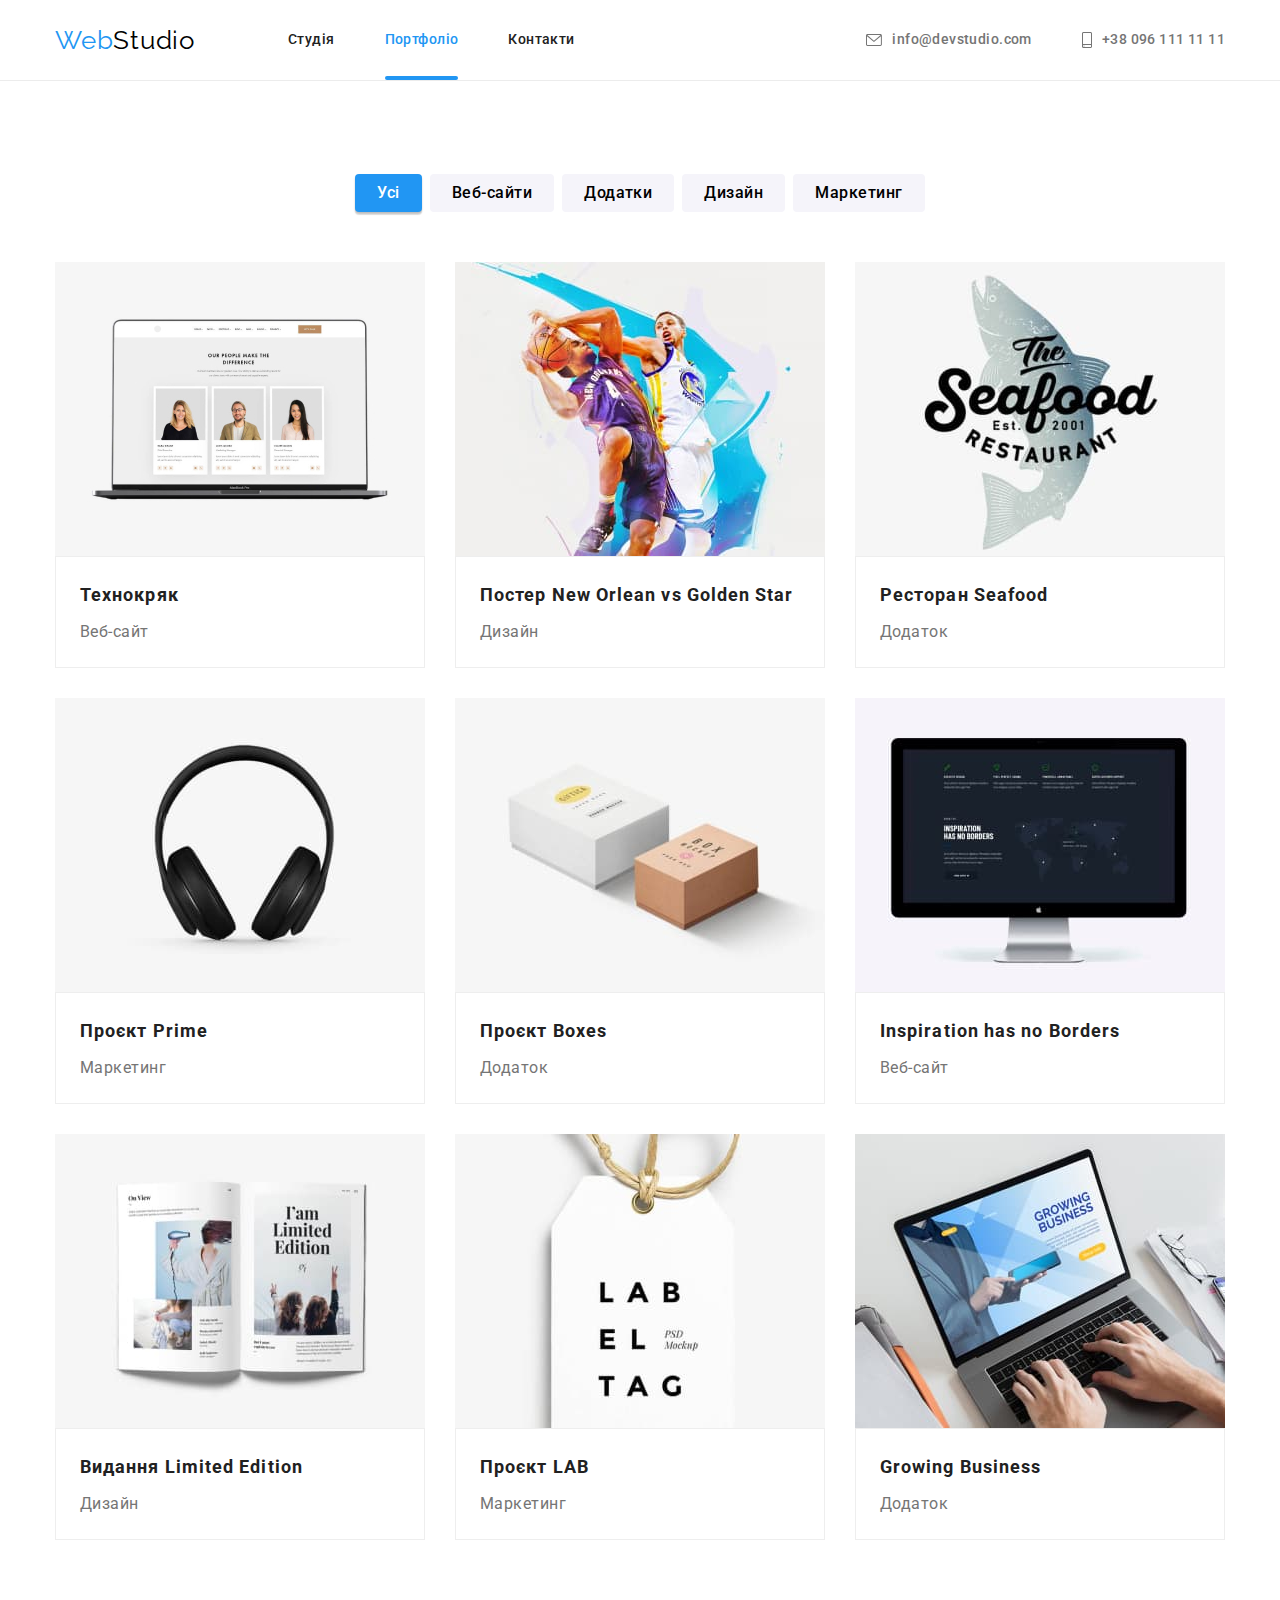
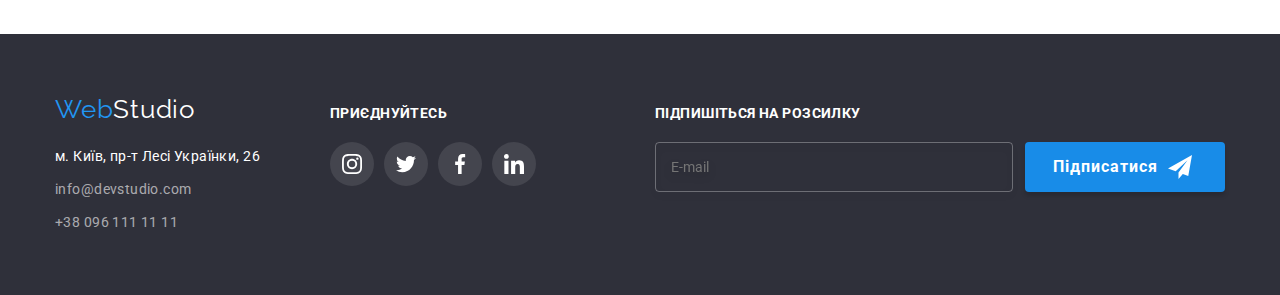
==== commit 2ea86621: "hw7" ====
--- a/portfolio.html
+++ b/portfolio.html
@@ -1,290 +1,300 @@
 <!DOCTYPE html>
 <html lang="en">
-  <head>
-    <meta charset="UTF-8">
-    <meta http-equiv="X-UA-Compatible" content="IE=edge">
-    <meta name="viewport" content="width=/, initial-scale=1.0">
-    <title>Portfolio</title>
-    <link href="https://fonts.googleapis.com/css2?family=Raleway:wght@700&family=Roboto:wght@400;500;700;900&display=swap" rel="stylesheet">
-    <link rel="stylesheet" href="https://cdnjs.cloudflare.com/ajax/libs/modern-normalize/1.1.0/modern-normalize.min.css">
-    <link rel="stylesheet" href="./css/styles.css">
-  </head>
-
-  <body>
-    <!-- header -->
-    <header class="header">
-      <div class="container header__menu">
-        <a href="./index.html" class="header__logo"><span class="header__logo-web">Web</span>Studio</a>
-        <nav>
-          <ul class="header__nav">
-            <li class="header__item"><a href="./index.html" class="header__link">Студія</a></li>
-            <li class="header__item"><a href="./portfolio.html" class="header__link current">Портфоліо</a></li>
-            <li class="header__item"><a href="./index.html" class="header__link">Контакти</a></li>
-          </ul>
-        </nav>
-        <ul class="auth">
-          <li class="auth__item">
-            <a class="auth__link" href="mailto:info@devstudio.com"><svg class="auth__icon" width="16px" height="12px">
-                <use href="./images/icons.svg#mail"></use>
-              </svg>info@devstudio.com</a>
-          </li>
-    
-          <li class="item"><a class="auth__link" href="tel:+380961111111"><svg class="auth__icon" width="10px"
-                height="16px">
-                <use href="./images/icons.svg#phone"></use>
-              </svg>+38 096 111 11 11</a></li>
+
+<head>
+  <meta charset="UTF-8">
+  <meta http-equiv="X-UA-Compatible" content="IE=edge">
+  <meta name="viewport" content="width=/, initial-scale=1.0">
+  <title>Portfolio</title>
+  <link href="https://fonts.googleapis.com/css2?family=Raleway:wght@700&family=Roboto:wght@400;500;700;900&display=swap"
+    rel="stylesheet">
+  <link rel="stylesheet" href="https://cdnjs.cloudflare.com/ajax/libs/modern-normalize/1.1.0/modern-normalize.min.css">
+  <!-- styles -->
+  <link rel="stylesheet" href="./css/main.min.css">
+  <link rel="stylesheet" href="./css/styles.css">
+</head>
+
+<body>
+  <!-- header -->
+  <header class="header">
+    <div class="container header__menu">
+      <a href="./index.html" class="header__logo"><span class="header__logo-web">Web</span>Studio</a>
+      <nav>
+        <ul class="header__nav">
+          <li class="header__item"><a href="./index.html" class="header__link">Студія</a></li>
+          <li class="header__item"><a href="./portfolio.html" class="header__link current">Портфоліо</a></li>
+          <li class="header__item"><a href="./index.html" class="header__link">Контакти</a></li>
+        </ul>
+      </nav>
+      <ul class="auth">
+        <li class="auth__item">
+          <a class="auth__link" href="mailto:info@devstudio.com"><svg class="auth__icon" width="16px" height="12px">
+              <use href="./images/icons.svg#mail"></use>
+            </svg>info@devstudio.com</a>
+        </li>
+
+        <li class="item"><a class="auth__link" href="tel:+380961111111"><svg class="auth__icon" width="10px"
+              height="16px">
+              <use href="./images/icons.svg#phone"></use>
+            </svg>+38 096 111 11 11</a></li>
+      </ul>
+    </div>
+  </header>
+
+  <!-- Main -->
+
+  <main>
+    <section class="portfolio-section">
+      <div class="container">
+        <h1 class="visually-hidden">Наші роботи</h1>
+
+        <!-- filter buttons -->
+
+        <ul class="filter">
+          <li><button type="button" class="filter__button current">Усі</button></li>
+          <li><button type="button" class="filter__button">Веб-сайти</button></li>
+          <li><button type="button" class="filter__button">Додатки</button></li>
+          <li><button type="button" class="filter__button">Дизайн</button></li>
+          <li><button type="button" class="filter__button">Маркетинг</button></li>
+        </ul>
+
+        <!-- images galery -->
+
+        <ul class="galery">
+          <li class="galery__item">
+            <a href="" class="galery__link">
+              <div class="project">
+                <img src="./images/technoriak.jpg" alt="laptop-on-white-background" width="370" height="294"
+                  class="project__picture">
+                <div class="project__overlay">
+                  <p class="project__overlay-txt">
+                    Ресурс пропонує комплексні пропозиції з різним рівнем функціоналу та сервісів. Все це
+                    дозволить відвідувачу отримати вичерпні відомості про компанію чи приватну особу.
+                  </p>
+                </div>
+              </div>
+              <div class="project__descr">
+                <h2 class="project__title">Технокряк</h2>
+                <p class="project__name">Веб-сайт</p>
+              </div>
+            </a>
+          </li>
+          <li class="galery__item">
+            <a href="" class="galery__link">
+              <div class="project">
+                <img src="./images/new-orleans.jpg" alt="poster-basketball-players" width="370" height="294"
+                  class="project__picture">
+                <div class="project__overlay">
+                  <p class="project__overlay-txt">
+                    Ресурс пропонує комплексні пропозиції з різним рівнем функціоналу та сервісів. Все це
+                    дозволить відвідувачу отримати вичерпні відомості про компанію чи приватну особу.
+                  </p>
+                </div>
+              </div>
+              <div class="project__descr">
+                <h2 class="project__title">Постер New Orlean vs Golden Star</h2>
+                <p class="project__name">Дизайн</p>
+              </div>
+            </a>
+          </li>
+          <li class="galery__item">
+            <a href="" class="galery__link">
+              <div class="project">
+                <img src="./images/seafood.jpg" alt="restaurant-logo" width="370" height="294" class="project__picture">
+                <div class="project__overlay">
+                  <p class="project__overlay-txt">
+                    Ресурс пропонує комплексні пропозиції з різним рівнем функціоналу та сервісів. Все це
+                    дозволить відвідувачу отримати вичерпні відомості про компанію чи приватну особу.
+                  </p>
+                </div>
+              </div>
+              <div class="project__descr">
+                <h2 class="project__title">Ресторан Seafood</h2>
+                <p class="project__name">Додаток</p>
+              </div>
+            </a>
+          </li>
+          <li class="galery__item">
+            <a href="" class="galery__link">
+              <div class="project">
+                <img src="./images/prime.jpg" alt="headphones" width="370" height="294" class="project__picture">
+                <div class="project__overlay">
+                  <p class="project__overlay-txt">
+                    Ресурс пропонує комплексні пропозиції з різним рівнем функціоналу та сервісів. Все це
+                    дозволить відвідувачу отримати вичерпні відомості про компанію чи приватну особу.
+                  </p>
+                </div>
+              </div>
+              <div class="project__descr">
+                <h2 class="project__title">Проєкт Prime</h2>
+                <p class="project__name">Маркетинг</p>
+              </div>
+            </a>
+          </li>
+          <li class="galery__item">
+            <a href="" class="galery__link">
+              <div class="project">
+                <img src="./images/box.jpg" alt="two-boxes-white-and-yellow" width="370" height="294"
+                  class="project__picture">
+                <div class="project__overlay">
+                  <p class="project__overlay-txt">
+                    Ресурс пропонує комплексні пропозиції з різним рівнем функціоналу та сервісів. Все це
+                    дозволить відвідувачу отримати вичерпні відомості про компанію чи приватну особу.
+                  </p>
+                </div>
+              </div>
+              <div class="project__descr">
+                <h2 class="project__title">Проєкт Boxes</h2>
+                <p class="project__name">Додаток</p>
+              </div>
+            </a>
+          </li>
+          <li class="galery__item">
+            <a href="" class="galery__link">
+              <div class="project">
+                <img src="./images/inspiration.jpg" alt="iMac" width="370" height="294" class="project__picture">
+                <div class="project__overlay">
+                  <p class="project__overlay-txt">
+                    Ресурс пропонує комплексні пропозиції з різним рівнем функціоналу та сервісів. Все це
+                    дозволить відвідувачу отримати вичерпні відомості про компанію чи приватну особу.
+                  </p>
+                </div>
+              </div>
+              <div class="project__descr">
+                <h2 class="project__title">Inspiration has no Borders</h2>
+                <p class="project__name">Веб-сайт</p>
+              </div>
+            </a>
+          </li>
+          <li class="galery__item">
+            <a href="" class="galery__link">
+              <div class="project">
+                <img src="./images/limited-edition.jpg" alt="magazine" width="370" height="294"
+                  class="project__picture">
+                <div class="project__overlay">
+                  <p class="project__overlay-txt">
+                    Ресурс пропонує комплексні пропозиції з різним рівнем функціоналу та сервісів. Все це
+                    дозволить відвідувачу отримати вичерпні відомості про компанію чи приватну особу.
+                  </p>
+                </div>
+              </div>
+              <div class="project__descr">
+                <h2 class="project__title">Видання Limited Edition</h2>
+                <p class="project__name">Дизайн</p>
+              </div>
+            </a>
+          </li>
+          <li class="galery__item">
+            <a href="" class="galery__link">
+              <div class="project">
+                <img src="./images/labeltag.jpg" alt="label-with-the-inscription" width="370" height="294"
+                  class="project__picture">
+                <div class="project__overlay">
+                  <p class="project__overlay-txt">
+                    Ресурс пропонує комплексні пропозиції з різним рівнем функціоналу та сервісів. Все це
+                    дозволить відвідувачу отримати вичерпні відомості про компанію чи приватну особу.
+                  </p>
+                </div>
+              </div>
+              <div class="project__descr">
+                <h2 class="project__title">Проєкт LAB</h2>
+                <p class="project__name">Маркетинг</p>
+              </div>
+            </a>
+          </li>
+          <li class="galery__item">
+            <a href="" class="galery__link">
+              <div class="project">
+                <img src="./images/growing-business.jpg" alt="a-man-working-laptop-with" width="370" height="294"
+                  class="project__picture">
+                <div class="project__overlay">
+                  <p class="project__overlay-txt">
+                    Ресурс пропонує комплексні пропозиції з різним рівнем функціоналу та сервісів. Все це
+                    дозволить відвідувачу отримати вичерпні відомості про компанію чи приватну особу.
+                  </p>
+                </div>
+              </div>
+              <div class="project__descr">
+                <h2 class="project__title">Growing Business</h2>
+                <p class="project__name">Додаток</p>
+              </div>
+            </a>
+          </li>
         </ul>
       </div>
-    </header>
-
-    <!-- Main -->
-
-    <main>
-      <section class="section">
-        <div class="container">
-          <h1 class="visually-hidden">Наші роботи</h1>
-
-          <!-- filter buttons -->
-
-          <ul class="filter">
-            <li><button type="button" class="filter__button current">Усі</button></li>
-            <li><button type="button" class="filter__button">Веб-сайти</button></li>
-            <li><button type="button" class="filter__button">Додатки</button></li>
-            <li><button type="button" class="filter__button">Дизайн</button></li>
-            <li><button type="button" class="filter__button">Маркетинг</button></li>
+    </section>
+  </main>
+
+  <!-- footer -->
+
+  <footer class="footer">
+    <div class="container footer__box">
+      <div>
+        <a href="./index.html" class="footer__logo"><span class="footer__logo-web">Web</span>Studio</a>
+        <address>
+          <ul class="contacts">
+            <li><a href="https://goo.gl/maps/o2TQQZk8zwePnfFG6" rel="noopener nofollow noreferrer" target="_blank"
+                class="contacts__address">м. Київ,
+                пр-т Лесі Українки,
+                26</a>
+            </li>
+            <li class="contacts__item"><a href="mailto:info@devstudio.com" class="contacts__mail">info@devstudio.com</a>
+            </li>
+            <li class="contacts__item"><a href="tel:+380961111111" class="contacts__mobile">+38 096 111 11 11</a></li>
           </ul>
-
-          <!-- images galery -->
-
-          <ul class="galery">
-            <li class="galery__item">
-              <a href="" class="galery__link">
-                <div class="project">
-                  <img src="./images/technoriak.jpg" alt="laptop-on-white-background" width="370" height="294" class="project__picture">
-                  <div class="project__overlay">
-                    <p class="project__overlay-txt">
-                      Ресурс пропонує комплексні пропозиції з різним рівнем функціоналу та сервісів. Все це
-                      дозволить відвідувачу отримати вичерпні відомості про компанію чи приватну особу.
-                    </p>
-                  </div>
-                </div>
-                <div class="project__descr">
-                  <h2 class="project__title">Технокряк</h2>
-                  <p class="project__name">Веб-сайт</p>
-                </div>
-              </a>
-            </li>
-            <li class="galery__item">
-              <a href="" class="galery__link">
-                <div class="project">
-                  <img src="./images/new-orleans.jpg" alt="poster-basketball-players" width="370" height="294" class="project__picture">
-                  <div class="project__overlay">
-                    <p class="project__overlay-txt">
-                      Ресурс пропонує комплексні пропозиції з різним рівнем функціоналу та сервісів. Все це
-                      дозволить відвідувачу отримати вичерпні відомості про компанію чи приватну особу.
-                    </p>
-                  </div>
-                </div>
-                <div class="project__descr">
-                  <h2 class="project__title">Постер New Orlean vs Golden Star</h2>
-                  <p class="project__name">Дизайн</p>
-                </div>
-              </a>
-            </li>
-            <li class="galery__item">
-              <a href="" class="galery__link">
-                <div class="project">
-                  <img src="./images/seafood.jpg" alt="restaurant-logo" width="370" height="294" class="project__picture">
-                  <div class="project__overlay">
-                    <p class="project__overlay-txt">
-                      Ресурс пропонує комплексні пропозиції з різним рівнем функціоналу та сервісів. Все це
-                      дозволить відвідувачу отримати вичерпні відомості про компанію чи приватну особу.
-                    </p>
-                  </div>
-                </div>
-                <div class="project__descr">
-                  <h2 class="project__title">Ресторан Seafood</h2>
-                  <p class="project__name">Додаток</p>
-                </div>
-              </a>
-            </li>
-            <li class="galery__item">
-              <a href="" class="galery__link">
-                <div class="project">
-                  <img src="./images/prime.jpg" alt="headphones" width="370" height="294" class="project__picture">
-                  <div class="project__overlay">
-                    <p class="project__overlay-txt">
-                      Ресурс пропонує комплексні пропозиції з різним рівнем функціоналу та сервісів. Все це
-                      дозволить відвідувачу отримати вичерпні відомості про компанію чи приватну особу.
-                    </p>
-                  </div>
-                </div>
-                <div class="project__descr">
-                  <h2 class="project__title">Проєкт Prime</h2>
-                  <p class="project__name">Маркетинг</p>
-                </div>
-              </a>
-            </li>
-            <li class="galery__item">
-              <a href="" class="galery__link">
-                <div class="project">
-                  <img src="./images/box.jpg" alt="two-boxes-white-and-yellow" width="370" height="294" class="project__picture">
-                  <div class="project__overlay">
-                    <p class="project__overlay-txt">
-                      Ресурс пропонує комплексні пропозиції з різним рівнем функціоналу та сервісів. Все це
-                      дозволить відвідувачу отримати вичерпні відомості про компанію чи приватну особу.
-                    </p>
-                  </div>
-                </div>
-                <div class="project__descr">
-                  <h2 class="project__title">Проєкт Boxes</h2>
-                  <p class="project__name">Додаток</p>
-                </div>
-              </a>
-            </li>
-            <li class="galery__item">
-              <a href="" class="galery__link">
-                <div class="project">
-                  <img src="./images/inspiration.jpg" alt="iMac" width="370" height="294" class="project__picture">
-                  <div class="project__overlay">
-                    <p class="project__overlay-txt">
-                      Ресурс пропонує комплексні пропозиції з різним рівнем функціоналу та сервісів. Все це
-                      дозволить відвідувачу отримати вичерпні відомості про компанію чи приватну особу.
-                    </p>
-                  </div>
-                </div>
-                <div class="project__descr">
-                  <h2 class="project__title">Inspiration has no Borders</h2>
-                  <p class="project__name">Веб-сайт</p>
-                </div>
-              </a>
-            </li>
-            <li class="galery__item">
-              <a href="" class="galery__link">
-                <div class="project">
-                  <img src="./images/limited-edition.jpg" alt="magazine" width="370" height="294" class="project__picture">
-                  <div class="project__overlay">
-                    <p class="project__overlay-txt">
-                      Ресурс пропонує комплексні пропозиції з різним рівнем функціоналу та сервісів. Все це
-                      дозволить відвідувачу отримати вичерпні відомості про компанію чи приватну особу.
-                    </p>
-                  </div>
-                </div>
-                <div class="project__descr">
-                  <h2 class="project__title">Видання Limited Edition</h2>
-                  <p class="project__name">Дизайн</p>
-                </div>
-              </a>
-            </li>
-            <li class="galery__item">
-              <a href="" class="galery__link">
-                <div class="project">
-                  <img src="./images/labeltag.jpg" alt="label-with-the-inscription" width="370" height="294" class="project__picture">
-                  <div class="project__overlay">
-                    <p class="project__overlay-txt">
-                      Ресурс пропонує комплексні пропозиції з різним рівнем функціоналу та сервісів. Все це
-                      дозволить відвідувачу отримати вичерпні відомості про компанію чи приватну особу.
-                    </p>
-                  </div>
-                </div>
-                <div class="project__descr">
-                  <h2 class="project__title">Проєкт LAB</h2>
-                  <p class="project__name">Маркетинг</p>
-                </div>
-              </a>
-            </li>
-            <li class="galery__item">
-              <a href="" class="galery__link">
-                <div class="project">
-                  <img src="./images/growing-business.jpg" alt="a-man-working-laptop-with" width="370" height="294"
-                    class="project__picture">
-                  <div class="project__overlay">
-                    <p class="project__overlay-txt">
-                      Ресурс пропонує комплексні пропозиції з різним рівнем функціоналу та сервісів. Все це
-                      дозволить відвідувачу отримати вичерпні відомості про компанію чи приватну особу.
-                    </p>
-                  </div>
-                </div>
-                <div class="project__descr">
-                  <h2 class="project__title">Growing Business</h2>
-                  <p class="project__name">Додаток</p>
-                </div>
-              </a>
-            </li>
-          </ul>
-        </div>
-      </section>
-    </main>
-
-    <!-- footer -->
-
-    <footer class="footer">
-      <div class="container footer__box">
-        <div>
-          <a href="./index.html" class="footer__logo"><span class="footer__logo-web">Web</span>Studio</a>
-          <address>
-            <ul class="contacts">
-              <li><a href="https://goo.gl/maps/o2TQQZk8zwePnfFG6" rel="noopener nofollow noreferrer" target="_blank"
-                  class="contacts__address">м. Київ,
-                  пр-т Лесі Українки,
-                  26</a>
-              </li>
-              <li class="contacts__item"><a href="mailto:info@devstudio.com" class="contacts__mail">info@devstudio.com</a>
-              </li>
-              <li class="contacts__item"><a href="tel:+380961111111" class="contacts__mobile">+38 096 111 11 11</a></li>
-            </ul>
-          </address>
-        </div>
-    
-        <!-- f-socials -->
-        <div class="footer-socials">
-          <p class="footer-socials__title">
-            приєднуйтесь
-          </p>
-          <ul class="footer-socials__list">
-            <li class="footer-socials__item">
-              <a class="footer-socials__link" href="" target="_blank" rel="nofollow noopener noreferrer"
-                aria-label="instagram icon"><svg class="footer-socials__icon" width="20" height="20">
-                  <use href="./images/icons.svg#instagram"></use>
-                </svg></a>
-            </li>
-            <li class="footer-socials__item">
-              <a class="footer-socials__link" href="" target="_blank" rel="nofollow noopener noreferrer"
-                aria-label="twitter icon"><svg class="footer-socials__icon" width="20" height="20">
-                  <use href="./images/icons.svg#twitter"></use>
-                </svg></a>
-            </li>
-            <li class="footer-socials__item">
-              <a class="footer-socials__link" href="" target="_blank" rel="nofollow noopener noreferrer"
-                aria-label="facebook icon"><svg class="footer-socials__icon" width="20" height="20">
-                  <use href="./images/icons.svg#facebook"></use>
-                </svg></a>
-            </li>
-            <li class="footer-socials__item">
-              <a class="footer-socials__link" href="" target="_blank" rel="nofollow noopener noreferrer"
-                aria-label="linkedin icon"><svg class="footer-socials__icon" width="20" height="20">
-                  <use href="./images/icons.svg#linkedin"></use>
-                </svg></a>
-            </li>
-          </ul>
-        </div>
-    
-        <!-- f-form -->
-        <form class="mailing-form">
-          <p class="mailing-form__title">Підпишіться на розсилку</p>
-          <div class="mailing-form__field">
-            <input class="mailing-form__input" type="email" name="user-email" id="e-mail" placeholder="E-mail">
-            <button class="mailing-form__btn" type="submit">
-              Підписатися
-              <svg class="mailing-form__icon" width="24px" height="24px">
-                <use href="./images/icons.svg#send"></use>
-              </svg>
-            </button>
-          </div>
+        </address>
+      </div>
+
+      <!-- f-socials -->
+      <div class="footer-socials">
+        <p class="footer-socials__title">
+          приєднуйтесь
+        </p>
+        <ul class="footer-socials__list">
+          <li class="footer-socials__item">
+            <a class="footer-socials__link" href="" target="_blank" rel="nofollow noopener noreferrer"
+              aria-label="instagram icon"><svg class="footer-socials__icon" width="20" height="20">
+                <use href="./images/icons.svg#instagram"></use>
+              </svg></a>
+          </li>
+          <li class="footer-socials__item">
+            <a class="footer-socials__link" href="" target="_blank" rel="nofollow noopener noreferrer"
+              aria-label="twitter icon"><svg class="footer-socials__icon" width="20" height="20">
+                <use href="./images/icons.svg#twitter"></use>
+              </svg></a>
+          </li>
+          <li class="footer-socials__item">
+            <a class="footer-socials__link" href="" target="_blank" rel="nofollow noopener noreferrer"
+              aria-label="facebook icon"><svg class="footer-socials__icon" width="20" height="20">
+                <use href="./images/icons.svg#facebook"></use>
+              </svg></a>
+          </li>
+          <li class="footer-socials__item">
+            <a class="footer-socials__link" href="" target="_blank" rel="nofollow noopener noreferrer"
+              aria-label="linkedin icon"><svg class="footer-socials__icon" width="20" height="20">
+                <use href="./images/icons.svg#linkedin"></use>
+              </svg></a>
+          </li>
+        </ul>
+      </div>
+
+      <!-- f-form -->
+      <div class="mailing-form">
+        <p class="mailing-form__title">Підпишіться на розсилку</p>
+        <form action="" class="mailing-form__field">
+          <input class="mailing-form__input" type="email" name="user-email" id="e-mail" placeholder="E-mail">
+          <button class="mailing-form__btn" type="submit">
+            Підписатися
+            <svg class="mailing-form__icon" width="24px" height="24px">
+              <use href="./images/icons.svg#send"></use>
+            </svg>
+          </button>
         </form>
-    
       </div>
-    </footer>
-
-  </body>
-</html>
+
+    </div>
+  </footer>
+
+</body>
+
+</html>--- a/css/main.min.css
+++ b/css/main.min.css
@@ -0,0 +1 @@
+:root{--primary-color: #ffffff;--secondary-bg-color: #2f303a;--button-bg-color: #188CE8;--filter-btn-team-section-bg-color: #F5F4FA;--primary-text-color: #212121;--accent-color: #2196f3;--primary-additional-color: #000000;--secondary-additional-color: #757575;--primary-border-color: #EEEEEE;--header-border-color: #ECECEC;--social-icons-color: #AFB1B8;--primary-shadow: 0px 1px 3px rgba(0, 0, 0, 0.12), 0px 1px 1px rgba(0, 0, 0, 0.14), 0px 2px 1px rgba(0, 0, 0, 0.2);--modal-shadow: rgba(0, 0, 0, 0.12), 0px 1px 1px rgba(0, 0, 0, 0.14), 0px 2px 1px rgba(0, 0, 0, 0.2);--filter-shadow: rgba(0, 0, 0, 0.1), 0px 1px 2px rgba(0, 0, 0, 0.08), 0px 2px 2px rgba(0, 0, 0, 0.12);--galery-shadow: rgba(0, 0, 0, 0.12), 0px 4px 4px rgba(0, 0, 0, 0.06), 1px 4px 6px rgba(0, 0, 0, 0.16);--primary-bg-gradient: rgba(47, 48, 58, 0.8);--secondary-bg-gradient: rgba(0, 0, 0, 0.15);--additional-bg-gradient: rgba(0, 0, 0, 0.2);--hero-bg-gradient: rgba(47, 48, 58, 0.4), rgba(47, 48, 58, 0.4);--primary-border-gradient: rgba(255, 255, 255, 0.3);--additional-border-gradient: rgba(33, 33, 33, 0.2);--secondary-border-gradient: rgba(0, 0, 0, 0.1);--placeholder-gradient: rgba(117, 117, 117, 0.5);--project-gradient: rgba(33, 150, 243, 0.9);--primary-font: "Roboto", sans-serif;--secondary-font: "Raleway", sans-serif}.visually-hidden{position:absolute;width:1px;height:1px;margin:-1px;border:0;padding:0;white-space:nowrap;-webkit-clip-path:inset(100%);clip-path:inset(100%);clip:rect(0 0 0 0);overflow:hidden}.backdrop.is-hidden{opacity:0;visibility:hidden;pointer-events:none}.portfolio-section,.clients,.team,.works-section,.features{padding-top:94px;padding-bottom:94px}html{scroll-behavior:smooth}body{background-color:var(--primary-color);color:var(--primary-text-color);font-family:var(--primary-font);font-size:14px;letter-spacing:.03em}h1,h2,h3,h4,h5,h6,p{margin:0}img{display:block;max-width:100%;height:auto}address{font-style:normal;margin-top:20px}button{display:block;cursor:pointer;border:none;border-radius:4px}ul{margin-top:0px;margin-bottom:0px;padding-left:0px}li{list-style:none;padding-left:0}a{text-decoration:none}.container{width:1200px;margin:0 auto;padding:0 15px}.section-title{margin-bottom:50px;color:var(--primary-text-color);text-align:center;font-weight:700;font-size:36px;line-height:1.17;letter-spacing:.03em}.hero__button{display:inline-block;min-width:216px;border-radius:4px;padding:10px 32px;color:var(--primary-color);background-color:var(--button-bg-color);-webkit-transition-property:background-color;transition-property:background-color;-webkit-transition-duration:250ms;transition-duration:250ms;-webkit-transition-timing-function:cubic-bezier(0.4, 0, 0.2, 1);transition-timing-function:cubic-bezier(0.4, 0, 0.2, 1);font-family:inherit;font-weight:700;font-size:16px;line-height:1.88;letter-spacing:.06em;cursor:pointer}.hero__button:hover,.hero__button:focus{background-color:var(--accent-color);border-color:rgba(0,0,0,0)}.mailing-form__btn{display:-webkit-box;display:-ms-flexbox;display:flex;margin-left:auto;margin-right:auto;min-width:200px;border-radius:4px;padding:10px 28px;-webkit-box-align:center;-ms-flex-align:center;align-items:center;gap:10px;color:var(--primary-color);background-color:var(--button-bg-color);-webkit-box-shadow:0px 4px 4px var(--secondary-bg-gradient);box-shadow:0px 4px 4px var(--secondary-bg-gradient);-webkit-transition-property:background-color;transition-property:background-color;-webkit-transition-duration:250ms;transition-duration:250ms;-webkit-transition-timing-function:cubic-bezier(0.4, 0, 0.2, 1);transition-timing-function:cubic-bezier(0.4, 0, 0.2, 1);font-family:inherit;font-weight:700;font-size:16px;line-height:1.88;letter-spacing:.06em;text-align:center;cursor:pointer}.mailing-form__btn:hover,.mailing-form__btn:focus{background-color:var(--accent-color);border-color:rgba(0,0,0,0)}.mailing-form__btn .modal__close-btn{position:absolute;top:8px;right:8px;display:-webkit-box;display:-ms-flexbox;display:flex;-webkit-box-align:center;-ms-flex-align:center;align-items:center;-webkit-box-pack:center;-ms-flex-pack:center;justify-content:center;padding:0;width:30px;height:30px;border:solid 1px var(--secondary-border-gradient);border-radius:50%;background-color:rgba(0,0,0,0);cursor:pointer}.mailing-form__btn .modal__btn-icon{fill:var(--primary-additional-color);-webkit-transition-property:fill;transition-property:fill;-webkit-transition-duration:250ms;transition-duration:250ms;-webkit-transition-timing-function:cubic-bezier(0.4, 0, 0.2, 1);transition-timing-function:cubic-bezier(0.4, 0, 0.2, 1)}.mailing-form__btn .modal__btn-icon:hover,.mailing-form__btn .modal__btn-icon:focus{fill:var(--accent-color)}.modal__close-btn{position:absolute;top:8px;right:8px;display:-webkit-box;display:-ms-flexbox;display:flex;-webkit-box-align:center;-ms-flex-align:center;align-items:center;-webkit-box-pack:center;-ms-flex-pack:center;justify-content:center;padding:0;width:30px;height:30px;border:solid 1px var(--secondary-border-gradient);border-radius:50%;background-color:rgba(0,0,0,0);cursor:pointer}.modal__btn-icon{fill:var(--primary-additional-color);-webkit-transition-property:fill;transition-property:fill;-webkit-transition-duration:250ms;transition-duration:250ms;-webkit-transition-timing-function:cubic-bezier(0.4, 0, 0.2, 1);transition-timing-function:cubic-bezier(0.4, 0, 0.2, 1)}.modal__btn-icon:hover,.modal__btn-icon:focus{fill:var(--accent-color)}.form-group__btn{display:block;min-width:200px;border-radius:4px;padding:10px 52px;color:var(--primary-color);background-color:var(--button-bg-color);-webkit-box-shadow:0px 4px 4px rgba(0,0,0,.15);box-shadow:0px 4px 4px rgba(0,0,0,.15);-webkit-transition-property:background-color;transition-property:background-color;-webkit-transition-duration:250ms;transition-duration:250ms;-webkit-transition-timing-function:cubic-bezier(0.4, 0, 0.2, 1);transition-timing-function:cubic-bezier(0.4, 0, 0.2, 1);font-family:inherit;font-weight:700;font-size:16px;line-height:1.88;letter-spacing:.06em;cursor:pointer}.form-group__btn:hover,.form-group__btn:focus{background-color:var(--accent-color);border-color:rgba(0,0,0,0)}.filter__button{padding:6px 22px;color:var(--primary-additional-color);background-color:var(--filter-btn-team-section-bg-color);font-family:inherit;font-weight:500;font-size:16px;line-height:1.63;letter-spacing:.03em;border-radius:4px;border-color:rgba(0,0,0,0);cursor:pointer;-webkit-transition-property:color,background-color,-webkit-box-shadow;transition-property:color,background-color,-webkit-box-shadow;transition-property:color,background-color,box-shadow;transition-property:color,background-color,box-shadow,-webkit-box-shadow;-webkit-transition-duration:250ms;transition-duration:250ms;-webkit-transition-timing-function:cubic-bezier(0.4, 0, 0.2, 1);transition-timing-function:cubic-bezier(0.4, 0, 0.2, 1)}.filter__button.current{color:var(--primary-color);background-color:var(--accent-color);border-color:rgba(0,0,0,0);-webkit-box-shadow:0px 3px 1px var(--filter-shadow);box-shadow:0px 3px 1px var(--filter-shadow)}.filter__button:hover,.filter__button:focus{color:var(--primary-color);background-color:var(--accent-color);border-color:rgba(0,0,0,0);-webkit-box-shadow:0px 3px 1px var(--filter-shadow);box-shadow:0px 3px 1px var(--filter-shadow)}.header{background-color:var(--primary-color);outline:solid var(--header-border-color) 1px;outline-style:inset}.header__logo-web{color:var(--accent-color);font-family:var(--secondary-font);font-size:26px;line-height:1.19;letter-spacing:.03em;text-decoration:none}.header__logo{margin-right:93px;color:var(--primary-additional-color);font-family:var(--secondary-font);font-size:26px;line-height:1.19;letter-spacing:.03em;text-decoration:none}.footer__logo-web{color:var(--accent-color);font-family:var(--secondary-font);font-size:26px;line-height:1.19;letter-spacing:.03em}.footer__logo{color:var(--primary-color);text-decoration:none;font-family:var(--secondary-font);font-size:26px;line-height:1.19;letter-spacing:.03em}.header__menu{display:-webkit-box;display:-ms-flexbox;display:flex;-webkit-box-align:center;-ms-flex-align:center;align-items:center}.header__nav{display:-webkit-box;display:-ms-flexbox;display:flex;gap:50px}.header__link{position:relative;display:block;padding:32px 0 32px 0;color:var(--primary-text-color);text-decoration:none;font-weight:500;font-size:14px;line-height:1.14;letter-spacing:.03em;-webkit-transition-property:color;transition-property:color;-webkit-transition-duration:250ms;transition-duration:250ms;-webkit-transition-timing-function:cubic-bezier(0.4, 0, 0.2, 1);transition-timing-function:cubic-bezier(0.4, 0, 0.2, 1)}.header__link:hover,.header__link:focus{color:var(--accent-color)}.header__link.current{color:var(--accent-color)}.header__link.current::after{content:"";position:absolute;display:block;bottom:0;width:100%;height:4px;border-radius:2px;background-color:var(--accent-color)}.auth{display:-webkit-box;display:-ms-flexbox;display:flex;margin-left:auto;gap:50px}.auth__link{display:-webkit-box;display:-ms-flexbox;display:flex;-webkit-box-align:center;-ms-flex-align:center;align-items:center;color:var(--secondary-additional-color);text-decoration:none;font-weight:500;font-size:14px;line-height:1.14;letter-spacing:.03em;-webkit-transition-property:color;transition-property:color;-webkit-transition-duration:250ms;transition-duration:250ms;-webkit-transition-timing-function:cubic-bezier(0.4, 0, 0.2, 1);transition-timing-function:cubic-bezier(0.4, 0, 0.2, 1)}.auth__link:hover,.auth__link:focus{color:var(--accent-color)}.auth__icon{margin-right:10px;fill:currentColor}.hero{height:600px;max-width:1600px;margin-left:auto;margin-right:auto;text-align:center;background-color:var(--secondary-bg-color);background-image:-webkit-gradient(linear, left top, left bottom, from(var(--hero-bg-gradient))),url("../images/hero-bg-img.jpg");background-image:linear-gradient(var(--hero-bg-gradient)),url("../images/hero-bg-img.jpg");background-repeat:no-repeat;background-size:cover;background-position:center;padding:200px 0}.hero__title{width:696px;margin:0 auto;margin-bottom:30px;color:var(--primary-color);font-weight:900;font-size:44px;line-height:1.36;letter-spacing:.06em;text-transform:uppercase}.features{padding-bottom:0}.features__list{display:-webkit-box;display:-ms-flexbox;display:flex;gap:30px}.features__item{display:-webkit-box;display:-ms-flexbox;display:flex;-webkit-box-align:center;-ms-flex-align:center;align-items:center;-webkit-box-pack:center;-ms-flex-pack:center;justify-content:center;margin-bottom:30px;width:270px;height:120px;background-color:var(--filter-btn-team-section-bg-color);border-radius:4px}.features__title{margin-bottom:10px;color:var(--primary-text-color);font-weight:700;font-size:14px;line-height:1.14;letter-spacing:.03em;text-transform:uppercase}.features__text{color:var(--secondary-additional-color);line-height:1.7}.works{display:-webkit-box;display:-ms-flexbox;display:flex;gap:30px}.works__wrapper{position:relative}.works__txt{display:-webkit-box;display:-ms-flexbox;display:flex;position:absolute;-webkit-box-align:center;-ms-flex-align:center;align-items:center;-webkit-box-pack:center;-ms-flex-pack:center;justify-content:center;bottom:0;width:370px;height:70px;color:var(--primary-color);background-color:var(--primary-bg-gradient);font-weight:700;font-size:14px;line-height:1.14;letter-spacing:.03em;text-transform:uppercase}.team{background-color:var(--filter-btn-team-section-bg-color);text-align:center}.team__list{display:-webkit-box;display:-ms-flexbox;display:flex;gap:30px}.team__item{width:270px;background-color:var(--primary-color);border-radius:0 0 4px 4px;-webkit-box-shadow:var(--primary-shadow);box-shadow:var(--primary-shadow)}.member{padding:30px 0}.member__name{margin-bottom:10px;color:var(--primary-text-color);font-weight:500;font-size:16px;line-height:1.19;letter-spacing:.03em}.member__possition{margin-bottom:16px;color:var(--secondary-additional-color);font-size:16px;line-height:1.19;letter-spacing:.03em}.member-socials{display:-webkit-box;display:-ms-flexbox;display:flex;-webkit-box-pack:center;-ms-flex-pack:center;justify-content:center;gap:10px}.member-socials__link{display:-webkit-box;display:-ms-flexbox;display:flex;-webkit-box-align:center;-ms-flex-align:center;align-items:center;-webkit-box-pack:center;-ms-flex-pack:center;justify-content:center;width:44px;height:44px;color:var(--social-icons-color);border-radius:50%;-webkit-transition-property:color,background-color;transition-property:color,background-color;-webkit-transition-duration:250ms;transition-duration:250ms;-webkit-transition-timing-function:cubic-bezier(0.4, 0, 0.2, 1);transition-timing-function:cubic-bezier(0.4, 0, 0.2, 1)}.member-socials__link:hover,.member-socials__link:focus{color:var(--primary-color);background-color:var(--accent-color)}.member-socials__icon{fill:currentColor}.clients__list{display:-webkit-box;display:-ms-flexbox;display:flex;-webkit-box-align:center;-ms-flex-align:center;align-items:center;-webkit-box-pack:center;-ms-flex-pack:center;justify-content:center;gap:30px}.clients__link{display:-webkit-box;display:-ms-flexbox;display:flex;-webkit-box-align:center;-ms-flex-align:center;align-items:center;-webkit-box-pack:center;-ms-flex-pack:center;justify-content:center;width:170px;height:92px;border:solid 1px var(--social-icons-color);border-radius:4px;fill:var(--social-icons-color);-webkit-transition-property:fill,border-color;transition-property:fill,border-color;-webkit-transition-duration:250ms;transition-duration:250ms;-webkit-transition-timing-function:cubic-bezier(0.4, 0, 0.2, 1);transition-timing-function:cubic-bezier(0.4, 0, 0.2, 1)}.clients__link:hover,.clients__link:focus{fill:var(--accent-color);border-color:var(--accent-color)}.footer{background-color:var(--secondary-bg-color);padding:60px 0}.footer__box{display:-webkit-box;display:-ms-flexbox;display:flex;-webkit-box-align:baseline;-ms-flex-align:baseline;align-items:baseline}.contacts__item{margin-top:9px}.contacts__address{color:var(--primary-color);text-decoration:none;font-size:14px;line-height:1.71;letter-spacing:.03em;-webkit-transition-property:color;transition-property:color;-webkit-transition-duration:250ms;transition-duration:250ms;-webkit-transition-timing-function:cubic-bezier(0.4, 0, 0.2, 1);transition-timing-function:cubic-bezier(0.4, 0, 0.2, 1)}.contacts__address:hover,.contacts__address:focus{color:var(--accent-color)}.contacts__mail{color:rgba(255,255,255,.6);text-decoration:none;font-style:normal;font-size:14px;line-height:1.71;letter-spacing:.03em;-webkit-transition-property:color;transition-property:color;-webkit-transition-duration:250ms;transition-duration:250ms;-webkit-transition-timing-function:cubic-bezier(0.4, 0, 0.2, 1);transition-timing-function:cubic-bezier(0.4, 0, 0.2, 1)}.contacts__mail:hover,.contacts__mail:focus{color:var(--accent-color)}.contacts__mobile{color:rgba(255,255,255,.6);text-decoration:none;font-style:normal;font-size:14px;line-height:1.71;letter-spacing:.03em;-webkit-transition-property:color;transition-property:color;-webkit-transition-duration:250ms;transition-duration:250ms;-webkit-transition-timing-function:cubic-bezier(0.4, 0, 0.2, 1);transition-timing-function:cubic-bezier(0.4, 0, 0.2, 1)}.contacts__mobile:hover,.contacts__mobile:focus{color:var(--accent-color)}.footer-socials{margin-left:70px}.footer-socials__title{margin-bottom:20px;font-weight:700;font-size:14px;line-height:1.14;text-transform:uppercase;color:var(--primary-color)}.footer-socials__list{display:-webkit-box;display:-ms-flexbox;display:flex;-webkit-box-pack:center;-ms-flex-pack:center;justify-content:center;gap:10px}.footer-socials__link{display:-webkit-box;display:-ms-flexbox;display:flex;-webkit-box-align:center;-ms-flex-align:center;align-items:center;-webkit-box-pack:center;-ms-flex-pack:center;justify-content:center;width:44px;height:44px;background-color:rgba(255,255,255,.1);border-radius:50%;-webkit-transition-property:color,background-color;transition-property:color,background-color;-webkit-transition-duration:250ms;transition-duration:250ms;-webkit-transition-timing-function:cubic-bezier(0.4, 0, 0.2, 1);transition-timing-function:cubic-bezier(0.4, 0, 0.2, 1)}.footer-socials__link:hover,.footer-socials__link:focus{background-color:var(--accent-color)}.footer-socials__icon{fill:var(--primary-color)}.mailing-form{margin-left:auto}.mailing-form__title{font-weight:700;font-size:14px;line-height:1.14;letter-spacing:.03em;text-transform:uppercase;color:var(--primary-color)}.mailing-form__field{display:-webkit-box;display:-ms-flexbox;display:flex;margin-top:20px}.mailing-form__input{padding:16px 15px;margin-right:12px;width:358px;height:50px;background-color:rgba(0,0,0,0);border:1px solid var(--primary-border-gradient);-webkit-filter:drop-shadow(0px 4px 4px var(--secondary-bg-gradient));filter:drop-shadow(0px 4px 4px var(--secondary-bg-gradient));border-radius:4px;-webkit-transition-property:border-color;transition-property:border-color;-webkit-transition-duration:250ms;transition-duration:250ms;-webkit-transition-timing-function:cubic-bezier(0.4, 0, 0.2, 1);transition-timing-function:cubic-bezier(0.4, 0, 0.2, 1)}.mailing-form__input:hover,.mailing-form__input:focus{color:var(--primary-color);outline:rgba(0,0,0,0);border-color:var(--accent-color)}.backdrop{position:fixed;top:0;left:0;width:100%;height:100%;background-color:var(--additional-bg-gradient);opacity:1;visibility:visible;pointer-events:initial;-webkit-transition:opacity 250ms cubic-bezier(0.4, 0, 0.2, 1),visibility 250ms cubic-bezier(0.4, 0, 0.2, 1);transition:opacity 250ms cubic-bezier(0.4, 0, 0.2, 1),visibility 250ms cubic-bezier(0.4, 0, 0.2, 1)}.modal{position:absolute;top:50%;left:50%;width:528px;min-height:581px;border-radius:4px;background-color:var(--primary-color);-webkit-box-shadow:0px 1px 3px var(--modal-shadow);box-shadow:0px 1px 3px var(--modal-shadow);z-index:1000;-webkit-transform:translate(-50%, -50%) scale(100%);transform:translate(-50%, -50%) scale(100%);-webkit-transition:-webkit-transform 250ms ease-in;transition:-webkit-transform 250ms ease-in;transition:transform 250ms ease-in;transition:transform 250ms ease-in, -webkit-transform 250ms ease-in}.backdrop.is-hidden .modal{-webkit-transform:translate(-50%, -50%) scale(0%);transform:translate(-50%, -50%) scale(0%)}.modal-form{padding:40px}.modal-form__title{margin-bottom:12px;display:block;text-align:center;font-weight:700;font-size:20px;line-height:1.15;letter-spacing:.03em;color:var(--primary-text-color)}.form-group{display:-webkit-box;display:-ms-flexbox;display:flex;-webkit-box-orient:vertical;-webkit-box-direction:normal;-ms-flex-direction:column;flex-direction:column;-webkit-box-align:center;-ms-flex-align:center;align-items:center;-webkit-box-pack:center;-ms-flex-pack:center;justify-content:center}.form-group__field{position:relative;display:-webkit-box;display:-ms-flexbox;display:flex;-webkit-box-orient:vertical;-webkit-box-direction:normal;-ms-flex-direction:column;flex-direction:column;width:100%;margin-bottom:10px}.form-group__label{margin-bottom:4px;font-size:12px;line-height:1.17;letter-spacing:.01em;color:var(--secondary-additional-color)}.form-group__input{padding:12px 42px;border:1px solid rgba(33,33,33,.2);border-radius:4px;-webkit-transition-property:border-color;transition-property:border-color;-webkit-transition-duration:250ms;transition-duration:250ms;-webkit-transition-timing-function:cubic-bezier(0.4, 0, 0.2, 1);transition-timing-function:cubic-bezier(0.4, 0, 0.2, 1);cursor:pointer}.form-group__input:focus-visible{outline:rgba(0,0,0,0)}.form-group__field:hover>.form-group__input,.form-group__field:focus-within>.form-group__input{border-color:var(--accent-color)}.form-group__icon{fill:currentColor;position:absolute;top:50%;left:12px;-webkit-transition-property:color;transition-property:color;-webkit-transition-duration:250ms;transition-duration:250ms;-webkit-transition-timing-function:cubic-bezier(0.4, 0, 0.2, 1);transition-timing-function:cubic-bezier(0.4, 0, 0.2, 1)}.form-group__field:hover>.form-group__icon,.form-group__field:focus-within>.form-group__icon{color:var(--accent-color)}.form-group__comment{display:-webkit-box;display:-ms-flexbox;display:flex;-webkit-box-orient:vertical;-webkit-box-direction:normal;-ms-flex-direction:column;flex-direction:column;width:100%;margin-bottom:20px}.form-group__comment-area{margin-bottom:20px;padding:12px 16px;height:120px;border:1px solid var(--additional-border-gradient);border-radius:4px;-webkit-transition-property:border-color;transition-property:border-color;-webkit-transition-duration:250ms;transition-duration:250ms;-webkit-transition-timing-function:cubic-bezier(0.4, 0, 0.2, 1);transition-timing-function:cubic-bezier(0.4, 0, 0.2, 1);cursor:pointer;resize:none}.form-group__comment-area:hover,.form-group__comment-area:focus{border-color:var(--accent-color);outline:rgba(0,0,0,0)}.form-group__comment-area::-webkit-input-placeholder{font-size:12px;line-height:1.16;letter-spacing:.01em;color:var(--placeholder-gradient)}.form-group__comment-area::-moz-placeholder{font-size:12px;line-height:1.16;letter-spacing:.01em;color:var(--placeholder-gradient)}.form-group__comment-area:-ms-input-placeholder{font-size:12px;line-height:1.16;letter-spacing:.01em;color:var(--placeholder-gradient)}.form-group__comment-area::-ms-input-placeholder{font-size:12px;line-height:1.16;letter-spacing:.01em;color:var(--placeholder-gradient)}.form-group__comment-area::placeholder{font-size:12px;line-height:1.16;letter-spacing:.01em;color:var(--placeholder-gradient)}.form-group__checkbox{display:-webkit-box;display:-ms-flexbox;display:flex;-webkit-box-orient:horizontal;-webkit-box-direction:normal;-ms-flex-direction:row;flex-direction:row;gap:8px;margin-bottom:30px;-webkit-box-align:center;-ms-flex-align:center;align-items:center}.form-group__checkbox-icon{-webkit-appearance:none;-moz-appearance:none;appearance:none;width:16px;height:15px;border:2px solid var(--primary-text-color);border-radius:2px;background-image:url("data:image/svg+xml,%3Csvg xmlns='http://www.w3.org/2000/svg' width='11' height='9' viewBox='0 0 42 32'%3E%3Ctitle%3Echecked%3C/title%3E%3Cpath fill='%23fff' stroke='%23fff' stroke-linejoin='miter' stroke-linecap='butt' stroke-miterlimit='4' stroke-width='0.64' d='M6.263 15.205l-0.22-0.21-3.307 3.132 11.651 11.114 24.477-23.351-3.285-3.134-21.192 20.197-8.124-7.75z'%3E%3C/path%3E%3C/svg%3E");background-repeat:no-repeat;background-position:center;-webkit-transition-property:background-color,border-color;transition-property:background-color,border-color;-webkit-transition-duration:250ms;transition-duration:250ms;-webkit-transition-timing-function:cubic-bezier(0.4, 0, 0.2, 1);transition-timing-function:cubic-bezier(0.4, 0, 0.2, 1);cursor:pointer}.form-group__checkbox-icon:checked{background-color:var(--accent-color);border-color:rgba(0,0,0,0)}.form-group__checkbox-label{line-height:1.71;color:var(--secondary-additional-color);-webkit-user-select:none;-moz-user-select:none;-ms-user-select:none;user-select:none}.form-group__checkbox-link{color:var(--accent-color)}.filter{display:-webkit-box;display:-ms-flexbox;display:flex;-webkit-box-pack:center;-ms-flex-pack:center;justify-content:center;margin-top:0px;margin-bottom:50px;gap:8px}.galery{display:-webkit-box;display:-ms-flexbox;display:flex;-ms-flex-wrap:wrap;flex-wrap:wrap}.galery__item{width:370px;margin-right:30px;margin-bottom:30px}.galery__item:nth-child(3n){margin-right:0px}.galery__item:nth-last-child(-n+3){margin-bottom:0px}.galery__link{display:block;-webkit-transition-property:-webkit-box-shadow;transition-property:-webkit-box-shadow;transition-property:box-shadow;transition-property:box-shadow, -webkit-box-shadow;-webkit-transition-duration:250ms;transition-duration:250ms;-webkit-transition-timing-function:cubic-bezier(0.4, 0, 0.2, 1);transition-timing-function:cubic-bezier(0.4, 0, 0.2, 1)}.galery__link:hover,.galery__link:focus{-webkit-box-shadow:0px 1px 1px var(--galery-shadow);box-shadow:0px 1px 1px var(--galery-shadow)}.project{position:relative;overflow:hidden}.project__overlay{display:-webkit-box;display:-ms-flexbox;display:flex;position:absolute;-webkit-box-align:center;-ms-flex-align:center;align-items:center;-webkit-box-pack:center;-ms-flex-pack:center;justify-content:center;left:0;top:0;width:100%;height:294px;background-color:var(--project-gradient);-webkit-transform:translateY(101%);transform:translateY(101%);-webkit-transition:-webkit-transform 250ms;transition:-webkit-transform 250ms;transition:transform 250ms;transition:transform 250ms, -webkit-transform 250ms}.galery__link:hover .project__overlay,.galery__link:focus .project__overlay{-webkit-transform:translateY(0);transform:translateY(0)}.project__overlay-txt{padding:63px 24px;text-align:left;font-size:18px;line-height:1.56;letter-spacing:.03em;color:var(--primary-color)}.project__picture{display:block}.project__descr{padding:20px 24px;border:solid var(--primary-border-color) 1px}.project__title{color:var(--primary-text-color);margin-bottom:4px;font-weight:700;font-size:18px;line-height:2;letter-spacing:.06em}.project__name{color:var(--secondary-additional-color);font-size:16px;line-height:1.88;letter-spacing:.03em}/*# sourceMappingURL=main.min.css.map */--- a/css/styles.css
+++ b/css/styles.css
@@ -1,1166 +1,2 @@
-/* main txt color #212121 */
-
-/* double txt color #FFFFFF */
-
-/* accent color #2196F3 */
-
-/* logo colors #2196F3 and #000000 */
-
-/* auth and paragraph colors #757575 */
 
 
-/* global */
-
-:root {
-  --primary-text-color: #212121;
-  --accent-color: #2196f3;
-  --secondary-color: #ffffff;
-  --primary-additional-color: #000000;
-  --secondary-additional-color: #757575;
-  --secondary-bg-color: #2f303a;
-  --hero-button-bg-color: #188CE8;
-  --filter-btn-team-section-bg-color: #F5F4FA;
-  --primary-border-color: #EEEEEE;
-  --header-border-color: #ECECEC;
-  --social-icons-color: #AFB1B8;
-}
-
-body {
-  background-color: var(--secondary-color);
-  color: var(--primary-text-color);
-  font-family: Roboto, sans-serif;
-  font-size: 14px;
-  letter-spacing: 0.03em;
-}
-
-/* index.html styles*/
-
-
-/* utilities */
-
-h1, 
-h2, 
-h3, 
-h4, 
-h5, 
-h6, 
-p {
-  margin: 0;;
-}
-
-img {
-  display: block;
-  max-width: 100%;
-  height: auto;
-}
-
-address {
-  font-style: normal;
-  margin-top: 20px;
-}
-
-button {
-  display: block;
-  cursor: pointer;
-  border: none;
-  border-radius: 4px;
-}
-
-.section {
-  padding-top: 94px;
-  padding-bottom: 94px;
-}
-
-.container {
-  width: 1200px;
-  margin: 0 auto;
-  padding: 0 15px;
-}
-
-ul {
-  margin-top: 0px;
-  margin-bottom: 0px;
-  padding-left: 0px;
-}
-
-li {
-  list-style: none;
-  padding-left: 0;
-  /* margin: 0; */
-}
-
-a {
-  text-decoration: none;
-}
-
-/* page header */
-
-
-.header {
-  background-color: var(--secondary-color);
-  outline: solid var(--header-border-color) 1px;
-  outline-style: inset;
-}
-
-/* logo */
-.header__logo-web {
-  color: var(--accent-color);
-
-  font-family: 'Raleway';
-  font-size: 26px;
-  line-height: 1.2;
-}
-
-.header__logo {
-  margin-right: 93px;
-
-  color: var(--primary-additional-color);
-
-  font-family: 'Raleway';
-  font-size: 26px;
-  line-height: 1.2;
-  text-decoration: none;
-}
-
-
-
-/* navigation */
-
-.header__menu {
-  display: flex;
-  align-items: center;
-}
-
-.header__nav {
-  display: flex;
-  gap: 50px;
-}
-
-
-.header__link {
-  position: relative;
-  display: block;
-  padding: 32px 0 32px 0;
-
-  color: var(--primary-text-color);
-  
-  text-decoration: none;
-  font-weight: 500;
-  font-size: 14px;
-  line-height: 1.14;
-
-  transition-property: color;
-  transition-duration: 250ms;
-  transition-timing-function: cubic-bezier(0.4, 0, 0.2, 1);
-}
-
-.header__link:hover,
-.header__link:focus {
-  color: var(--accent-color);
-}
-.header__link.current {
-  color: var(--accent-color);
-}
-
-.header__link.current::after {
-  content: '';
-  position: absolute;
-  display: block;
-  bottom: 0;
-  width: 100%;
-  height: 4px;
-
-  border-radius: 2px;
-  background-color: var(--accent-color);
-}
-
-/* auth */
-
-.auth {
-  display: flex;
-  margin-left: auto;
-  gap: 50px;
-}
-
-/* .auth .item+.item {
-  margin-left: 50px;
-} */
-
-.auth__link {
-  display: flex;
-  align-items: center;
-  color: var(--secondary-additional-color);
-
-  text-decoration: none;
-  font-weight: 500;
-  font-size: 14px;
-  line-height: 1.14;
-
-  transition-property: color;
-  transition-duration: 250ms;
-  transition-timing-function: cubic-bezier(0.4, 0, 0.2, 1);
-}
-
-.auth__link:hover,
-.auth__link:focus {
-  color: var(--accent-color);
-}
-
-.auth__icon {
-  margin-right: 10px;
-  fill: currentColor;
-}
-
-
-/* hero */
-
-.hero {
-  height: 600px;
-  max-width: 1600px;
-  margin-left: auto;
-  margin-right: auto;
-  text-align: center;
-  background-color: var(--secondary-bg-color);
-  background-image: linear-gradient(rgba(47, 48, 58, 0.4), rgba(47, 48, 58, 0.4)), url('../images/hero-bg-img.jpg');
-
-  background-repeat: no-repeat;
-  background-size: cover;
-  background-position: center;
-  padding: 200px 0;
-}
-
-.hero__title {
-  width: 696px;
-  margin: 0 auto;
-  margin-bottom: 30px;
-
-  color: var(--secondary-color);
-
-  font-weight: 900;
-  font-size: 44px;
-  line-height: 1.4;
-  letter-spacing: 0.06em;
-  text-transform: uppercase;
-}
-
-/* hero button */
-
-.hero__button {
-  display: inline-block;
-  min-width: 216px;
-  border-radius: 4px;
-  padding: 10px 32px;
-
-  color: var(--secondary-color);
-  background-color: var(--hero-button-bg-color);
-
-  transition-property: background-color;
-  transition-duration: 250ms;
-  transition-timing-function: cubic-bezier(0.4, 0, 0.2, 1);
-
-  font-family: inherit;
-  font-weight: 700;
-  font-size: 16px;
-  line-height: 1.87;
-  letter-spacing: 0.06em;
-
-  cursor: pointer;
-}
-.hero__button:hover,
-.hero__button:focus {
-  background-color: var(--accent-color);
-  border-color: transparent;
-}
-
-/* section */
-
-
-.visually-hidden {
-  position: absolute;
-  width: 1px;
-  height: 1px;
-  margin: -1px;
-  border: 0;
-  padding: 0;
-
-  white-space: nowrap;
-  clip-path: inset(100%);
-  clip: rect(0 0 0 0);
-  overflow: hidden;
-}
-
-.section-title {
-  margin-bottom: 50px;
-
-  color: var(--primary-text-color);
-
-  text-align: center;
-  font-weight: 700;
-  font-size: 36px;
-  line-height: 1.2;
-  
-}
-
-/* faeture */
-
-.features {
-  padding-bottom: 0;
-}
-.features__list {
-  display: flex;
-  gap: 30px;
-  /* margin-top: 0px;
-  margin-bottom: 0px; */
-}
-/* .feature-list .item + .item {
-  margin-left: 30px;
-} */
-
-.features__item {
- display: flex;
- align-items: center;
- justify-content: center;
- margin-bottom: 30px;
-
- width: 270px;
- height: 120px;
-
- background-color: var(--filter-btn-team-section-bg-color);
- border-radius: 4px;
-}
-/* .feature-icon {
-  fill: var(--primary-text-color);
-} */
-
-.features__title {
-  margin-bottom: 10px;
-  color: var(--primary-text-color);
-
-  font-size: 14px;
-  font-weight: 700;
-  line-height: 1.14;
-  text-transform: uppercase;
-}
-.features__text {
-  color: var(--secondary-additional-color);
-
-  line-height: 1.7;
-}
-
-/* what are we doing */
-
-.works {
-  display: flex;
-  gap: 30px;
-}
-/* .what-doing .item + .item {
-  margin-left: 30px;
-} */
-.works__wrapper {
-  position: relative;
-}
-.works__txt {
-  display: flex;
-  position: absolute;
-  align-items: center;
-  justify-content: center;
-  bottom: 0;
-  width: 370px;
-  height: 70px;
-
-  color: var(--secondary-color);
-  background-color: rgba(47, 48, 58, 0.8);
-
-  font-weight: 700;
-  font-size: 14px;
-  line-height: 1.14;
-  text-transform: uppercase;
-}
-
-
-/* section-team */
-
-.team {
-  background-color: var(--filter-btn-team-section-bg-color);
-
-  text-align: center;
-}
-
-
-
-.team__list {
-  display: flex;
-  gap: 30px;
-}
-
-.team__item {
-  width: 270px;
-
-  background-color: var(--secondary-color);
-
-  border-radius: 0 0 4px 4px;
-
-  box-shadow: 0px 1px 3px rgba(0, 0, 0, 0.12), 
-  0px 1px 1px rgba(0, 0, 0, 0.14), 
-  0px 2px 1px rgba(0, 0, 0, 0.2);
-}
-
-/* .member-list .item + .item {
-  margin-left: 30px;
-} */
-.member {
-  padding: 30px 0;
-}
-
-.member__name {
-  margin-bottom: 10px;
-  color: var(--primary-text-color);
-
-  font-weight: 500;
-  font-size: 16px;
-  line-height: 1.18;
-}
-
-.member__possition {
-  margin-bottom: 16px;
-
-  color: var(--secondary-additional-color);
-
-  font-size: 16px;
-  line-height: 1.18;
-}
-/* members-icons */
-
-.member-socials {
-  display: flex;
-  justify-content: center;
-  gap: 10px;
-}
-
-.member-socials__link {
-  display: flex;
-  align-items: center;
-  justify-content: center;
-
-  width: 44px;
-  height: 44px;
-  color: var(--social-icons-color);
-
-  border-radius: 50%;
-
-  transition-property: color, background-color;
-  transition-duration: 250ms;
-  transition-timing-function: cubic-bezier(0.4, 0, 0.2, 1);
-}
-
-.member-socials__link:hover,
-.member-socials__link:focus {
-  color: var(--secondary-color);
-  background-color: var(--accent-color);
-}
-
-.member-socials__icon {
-  fill: currentColor;
-}
-
-/* .social-icon:hover,
-.social-icon:focus {
-  fill: var(--secondary-color);
-} */
-
-
-
-/* clients */
-
-
-.clients__list {
-  display: flex;
-  align-items: center;
-  justify-content: center;
-  gap: 30px;
-}
-
-
-
-.clients__link {
-display: flex;
-  align-items: center;
-  justify-content: center;
-  width: 170px;
-  height: 92px;
-  border: solid 1px var(--social-icons-color);
-  border-radius: 4px;
-  fill: var(--social-icons-color);
-
-  transition-property: fill, border-color;
-  transition-duration: 250ms;
-  transition-timing-function: cubic-bezier(0.4, 0, 0.2, 1);
-}
-
-.clients__link:hover,
-.clients__link:focus {
-  fill: var(--accent-color);
-  border-color: var(--accent-color);
-}
-
-
-
-/* footer */
-
-.footer {
-  background-color: var(--secondary-bg-color);
-  padding: 60px 0;
-}
-
-.footer__box {
-  display: flex;
-  align-items: baseline;
-
-}
-
-
-.footer__logo-web {
-  color: var(--accent-color);
-
-  font-family: 'Raleway';
-  font-size: 26px;
-  line-height: 1.2;
-}
-
-.footer__logo {
-  color: var(--secondary-color);
-
-  text-decoration: none;
-  font-family: 'Raleway';
-  font-size: 26px;
-  line-height: 1.2;
-}
-
-.contacts__item {
-  margin-top: 9px;
-}
-
-.contacts__address {
-  color: var(--secondary-color);
-
-  text-decoration: none;
-  font-size: 14px;
-  line-height: 1.7;
-
-  transition-property: color;
-  transition-duration: 250ms;
-  transition-timing-function: cubic-bezier(0.4, 0, 0.2, 1);
-}
-
-.contacts__address:hover,
-.contacts__address:focus {
-  color: var(--accent-color);
-}
-
-.contacts__mail {
-  color: rgba(255, 255, 255, 0.6);
-
-  text-decoration: none;
-  font-style: normal;
-  font-size: 14px;
-  line-height: 1.7;
-
-  transition-property: color;
-  transition-duration: 250ms;
-  transition-timing-function: cubic-bezier(0.4, 0, 0.2, 1);
-}
-.contacts__mail:hover,
-.contacts__mail:focus {
-  color: var(--accent-color);
-}
-
-.contacts__mobile {
-  color: rgba(255, 255, 255, 0.6);
-
-  text-decoration: none;
-  font-style: normal;
-  font-size: 14px;
-  line-height: 1.7;
-
-  transition-property: color;
-  transition-duration: 250ms;
-  transition-timing-function: cubic-bezier(0.4, 0, 0.2, 1);
-}
-
-.contacts__mobile:hover,
-.contacts__mobile:focus {
-  color: var(--accent-color);
-}
-
-/* footer icons */
-
-.footer-socials {
-  margin-left: 70px;
-}
-
-.footer-socials__title {
-  margin-bottom: 20px;
-  font-weight: 700;
-  font-size: 14px;
-  line-height: 1.14;
-  text-transform: uppercase;
-
-  color: var(--secondary-color);
-}
-
-.footer-socials__list {
-  display: flex;
-  justify-content: center;
-    gap: 10px;
-}
-
-
-.footer-socials__link {
-  display: flex;
-  align-items: center;
-  justify-content: center;
-
-  width: 44px;
-  height: 44px;
-  background-color: rgba(255, 255, 255, 0.1);
-  border-radius: 50%;
-
-  transition-property: color, background-color;
-  transition-duration: 250ms;
-  transition-timing-function: cubic-bezier(0.4, 0, 0.2, 1);
-}
-
-.footer-socials__icon {
-  fill: var(--secondary-color);
-}
-
-.footer-socials__link:hover,
-.footer-socials__link:focus {
-  background-color: var(--accent-color);
-}
-
-/* footer form */
-
-.mailing-form {
-  margin-left: auto;
-}
-
-.mailing-form__title {
-  font-weight: 700;
-  font-size: 14px;
-  line-height: 1.14;
-  text-transform: uppercase;
-
-  color: var(--secondary-color);
-}
-
-.mailing-form__field {
-  display: flex;
-  margin-top: 20px;
-}
-
-.mailing-form__input {
-  padding: 16px 15px;
-  margin-right: 12px;
-  width: 358px;
-  height: 50px;
-
-  background-color: transparent;
-
-  border: 1px solid rgba(255, 255, 255, 0.3);
-  filter: drop-shadow(0px 4px 4px rgba(0, 0, 0, 0.15));
-  border-radius: 4px;
-
-  transition-property: border-color;
-  transition-duration: 250ms;
-  transition-timing-function: cubic-bezier(0.4, 0, 0.2, 1);
-}
-
-.mailing-form__input:hover,
-.mailing-form__input:focus {
-  color: var(--secondary-color);
-  outline: transparent;
-  border-color: var(--accent-color);
-}
-
-
-.mailing-form__btn {
-  display: flex;
-  margin-left: auto;
-  margin-right: auto;
-  min-width: 200px;
-  border-radius: 4px;
-  padding: 10px 28px;
-  align-items: center;
-  gap: 10px;
-  
-  color: var(--secondary-color);
-  background-color: var(--hero-button-bg-color);
-  box-shadow: 0px 4px 4px rgba(0, 0, 0, 0.15);
-  
-  transition-property: background-color;
-  transition-duration: 250ms;
-  transition-timing-function: cubic-bezier(0.4, 0, 0.2, 1);
-  
-  font-family: inherit;
-  font-weight: 700;
-  font-size: 16px;
-  line-height: 1.87;
-  letter-spacing: 0.06em;
-  text-align: center;
-  
-  cursor: pointer;
-}
-
-.mailing-form__btn:hover,
-.mailing-form__btn:focus {
-  background-color: var(--accent-color);
-  border-color: transparent;
-}
-
-
-/* backdrop */
-
-.backdrop {
-  position: fixed;
-  top: 0;
-  left: 0;
-
-  width: 100%;
-  height: 100%;
-
-  background-color: rgba(0, 0, 0, 0.2);
-
-  opacity: 1;
-  visibility: visible;
-  pointer-events: initial;
-
-  transition: opacity 250ms cubic-bezier(0.4, 0, 0.2, 1), visibility 250ms cubic-bezier(0.4, 0, 0.2, 1);
-
-
-}
-
-.backdrop.is-hidden {
-  opacity: 0;
-  visibility: hidden;
-  pointer-events: none;
-}
-
-.modal {
-  position: absolute;
-  top: 50%;
-  left: 50%;
-  width: 528px;
-  min-height: 581px;
-
-  border-radius: 4px;
-
-  background-color: var(--secondary-color);
-  box-shadow: 0px 1px 3px rgba(0, 0, 0, 0.12), 0px 1px 1px rgba(0, 0, 0, 0.14), 0px 2px 1px rgba(0, 0, 0, 0.2);
-
-  z-index: 1000;
-
-  transform: translate(-50%, -50%) scale(100%);
-  transition: transform 250ms ease-in;
-}
-
-.backdrop.is-hidden .modal {
-  transform: translate(-50%, -50%) scale(0%);
-}
-
-.modal__close-btn {
-  position: absolute;
-  top: 8px;
-  right: 8px;
-
-  display: flex;
-  align-items: center;
-  justify-content: center;
-
-  padding: 0;
-
-  width: 30px;
-  height: 30px;
-
-  border: solid rgba(0, 0, 0, 0.1) 1px;
-  border-radius: 50%;
-
-  background-color: transparent;
-
-  cursor: pointer;
-}
-
-.modal__btn-icon {
-  fill: var(--primary-additional-color);
-
-  transition-property: fill;
-  transition-duration: 250ms;
-  transition-timing-function: cubic-bezier(0.4, 0, 0.2, 1);
-}
-
-.modal__btn-icon:hover,
-.modal__btn-icon:focus {
-  fill: var(--accent-color);
-}
-
-/* modal form */
-
-.modal-form {
-  padding: 40px;
-}
-
-.modal-form__title {
-  margin-bottom: 12px;
-  display: block;
-  text-align: center;
-
-  font-weight: 700;
-  font-size: 20px;
-  line-height: 1.15;
-  letter-spacing: 0.03em;
-
-  color: var(--primary-text-color);
-}
-
-.form-group {
-  display: flex;
-  flex-direction: column;
-  align-items: center;
-  justify-content: center;
-}
-
-.form-group__field {
-  position: relative;
-  display: flex;
-  flex-direction: column;
-  width: 100%;
-  margin-bottom: 10px;
-}
-
-.form-group__label {
-  margin-bottom: 4px;
-
-  font-size: 12px;
-  line-height: 1.16;
-  letter-spacing: 0.01em;
-
-  color: var(--secondary-additional-color);
-}
-
-.form-group__input {
-  padding: 12px 42px;
-
-  border: 1px solid rgba(33, 33, 33, 0.2);
-  border-radius: 4px;
-
-  transition-property: border-color;
-  transition-duration: 250ms;
-  transition-timing-function: cubic-bezier(0.4, 0, 0.2, 1);
-
-  cursor: pointer;
-}
-
-.form-group__input:focus-visible {
-  outline: transparent;
-}
-
-.form-group__icon {
-  fill: currentColor;
-  position: absolute;
-  top: 50%;
-  left: 12px;
-
-  transition-property: color;
-  transition-duration: 250ms;
-  transition-timing-function: cubic-bezier(0.4, 0, 0.2, 1);
-}
-
-.form-group__field:hover > .form-group__input,
-.form-group__field:focus-within > .form-group__input {
-    border-color: var(--accent-color);
-}
-
-.form-group__field:hover>.form-group__icon,
-.form-group__field:focus-within>.form-group__icon {
-  color: var(--accent-color);
-}
-
-/* .input-field:hover,
-.input-field:focus {
-  color: var(--accent-color);
-  border-color: var(--accent-color);
-} */
-
-.form-group__comment {
-  display: flex;
-  flex-direction: column;
-  width: 100%;
-  margin-bottom: 20px;
-}
-
-.form-group__comment-area {
-  margin-bottom: 20px;
-  padding: 12px 16px;
-  height: 120px;
-
-  border: 1px solid rgba(33, 33, 33, 0.2);
-  border-radius: 4px;
-
-  transition-property: border-color;
-  transition-duration: 250ms;
-  transition-timing-function: cubic-bezier(0.4, 0, 0.2, 1);
-
-  cursor: pointer;
-  resize: none;
-}
-
-.form-group__comment-area:hover,
-.form-group__comment-area:focus {
-  border-color: var(--accent-color);
-  outline: transparent;
-}
-
-.form-group__comment-area::placeholder {
-  font-size: 12px;
-  line-height: 1.16;
-  letter-spacing: 0.01em;
-  
-  color: rgba(117, 117, 117, 0.5);
-}
-  
-.form-group__checkbox {
-  display: flex;
-  flex-direction: row;
-  gap: 8px;
-  margin-bottom: 30px;
-  align-items: center;
-}
-
-.form-group__checkbox-icon {
-  appearance: none;
-
-  width: 16px;
-  height: 15px;
-
-  border: 2px solid var(--primary-text-color);
-  border-radius: 2px;
-
-  background-image: url("data:image/svg+xml,%3Csvg xmlns='http://www.w3.org/2000/svg' width='11' height='9' viewBox='0 0 42 32'%3E%3Ctitle%3Echecked%3C/title%3E%3Cpath fill='%23fff' stroke='%23fff' stroke-linejoin='miter' stroke-linecap='butt' stroke-miterlimit='4' stroke-width='0.64' d='M6.263 15.205l-0.22-0.21-3.307 3.132 11.651 11.114 24.477-23.351-3.285-3.134-21.192 20.197-8.124-7.75z'%3E%3C/path%3E%3C/svg%3E");
-  background-repeat: no-repeat;
-  background-position: center;
-
-  transition-property: background-color, border-color;
-  transition-duration: 250ms;
-  transition-timing-function: cubic-bezier(0.4, 0, 0.2, 1);
-
-
-  cursor: pointer;
-}
-
-.form-group__checkbox-icon:checked {
-  background-color: var(--accent-color);
-  border-color: transparent;
-}
-
-.form-group__checkbox-label {
-  line-height: 1.71;
-  color: var(--secondary-additional-color);
-  user-select: none;
-}
-
-.form-group__checkbox-link {
-  color: var(--accent-color);
-}
-
-.form-group__btn {
-  display: block;
-  min-width: 200px;
-  border-radius: 4px;
-  padding: 10px 52px;
-  
-  color: var(--secondary-color);
-  background-color: var(--hero-button-bg-color);
-  box-shadow: 0px 4px 4px rgba(0, 0, 0, 0.15);
-  
-  transition-property: background-color;
-  transition-duration: 250ms;
-  transition-timing-function: cubic-bezier(0.4, 0, 0.2, 1);
-  
-  font-family: inherit;
-  font-weight: 700;
-  font-size: 16px;
-  line-height: 1.87;
-  letter-spacing: 0.06em;
-  
-  cursor: pointer;
-}
-
-.form-group__btn:hover,
-.form-group__btn:focus {
-  background-color: var(--accent-color);
-  border-color: transparent;
-}
-
-
-/* portfolio styles */
-/* portfolio styles */
-/* portfolio styles */
-
-
-
-.filter {
-  display: flex;
-  justify-content: center;
-  margin-top: 0px;
-  margin-bottom: 50px;
-  gap: 8px;
-}
-
-/* .filter-list .item + .item {
-  margin-left: 8px;
-} */
-
-.filter__button {
-  padding: 6px 22px;
-
-  color: var(--primary-additional-color);
-  background-color: var(--filter-btn-team-section-bg-color);
-
-  font-family: inherit;
-  font-weight: 500;
-  font-size: 16px;
-  line-height: 1.6;
-  border-radius: 4px;
-  border-color: transparent;
-  letter-spacing: 0.03em;
-  cursor: pointer;
-
-  transition-property: color, background-color, box-shadow;
-  transition-duration: 250ms;
-  transition-timing-function: cubic-bezier(0.4, 0, 0.2, 1);
-}
-
-.filter__button.current {
-  color: var(--secondary-color);
-  background-color: var(--accent-color);
-  border-color: transparent;
-  box-shadow: 0px 3px 1px rgba(0, 0, 0, 0.1), 
-  0px 1px 2px rgba(0, 0, 0, 0.08), 
-  0px 2px 2px rgba(0, 0, 0, 0.12);
-}
-
-.filter__button:hover,
-.filter__button:focus {
-  color: var(--secondary-color);
-  background-color: var(--accent-color);
-  border-color: transparent;
-  box-shadow: 0px 3px 1px rgba(0, 0, 0, 0.1), 
-  0px 1px 2px rgba(0, 0, 0, 0.08), 
-  0px 2px 2px rgba(0, 0, 0, 0.12);
-}
-
-/* projects */
-
-.galery {
-  display: flex;
-  flex-wrap: wrap;
-}
-
-
-.galery__item {
-  width: 370px;
-  margin-right: 30px;
-  margin-bottom: 30px;
-}
-
-.galery__item:nth-child(3n) {
-  margin-right: 0px;
-}
-
-.galery__item:nth-last-child(-n + 3) {
-  margin-bottom: 0px;
-}
-
-.galery__link {
-  display: block;
-
-  transition-property: box-shadow;
-  transition-duration: 250ms;
-  transition-timing-function: cubic-bezier(0.4, 0, 0.2, 1);
-}
-
-.galery__link:hover,
-.galery__link:focus {
-  box-shadow: 0px 1px 1px rgba(0, 0, 0, 0.12),
-    0px 4px 4px rgba(0, 0, 0, 0.06),
-    1px 4px 6px rgba(0, 0, 0, 0.16);
-}
-
-/* overlay */
-.project {
-  position: relative;
-  overflow: hidden;
-}
-
-.project__overlay {
-  display: flex;
-  position: absolute;
-  align-items: center;
-  justify-content: center;
-  left: 0;
-  top: 0;
-  width: 100%;
-  height: 294px;
-
-  background-color: rgba(33, 150, 243, 0.9);
-
-  transform: translateY(101%);
-
-  transition: transform 250ms;
-}
-
-.galery__link:hover .project__overlay,
-.galery__link:focus .project__overlay {
-  transform: translateY(0);
-}
-
-.project__overlay-txt {
-  padding: 63px 24px;
-  text-align: left;
-  font-weight: 400;
-  font-size: 18px;
-  line-height: 1.55;
-
-  color: var(--secondary-color);
-}
-
-.project__picture {
-  display: block;
-}
-
-
-.project__title {
-  color: var(--primary-text-color);
-  
-  margin-bottom: 4px;
-  font-weight: 700;
-  font-size: 18px;
-  line-height: 2;
-  letter-spacing: 0.06em;
-}
-
-.project__name {
-  color: var(--secondary-additional-color);
-
-  font-size: 16px;
-  line-height: 1.9;
-}
-
-.project__descr {
-  padding: 20px 24px;
-
-  border: solid var(--primary-border-color) 1px;
-}
-
-
-
